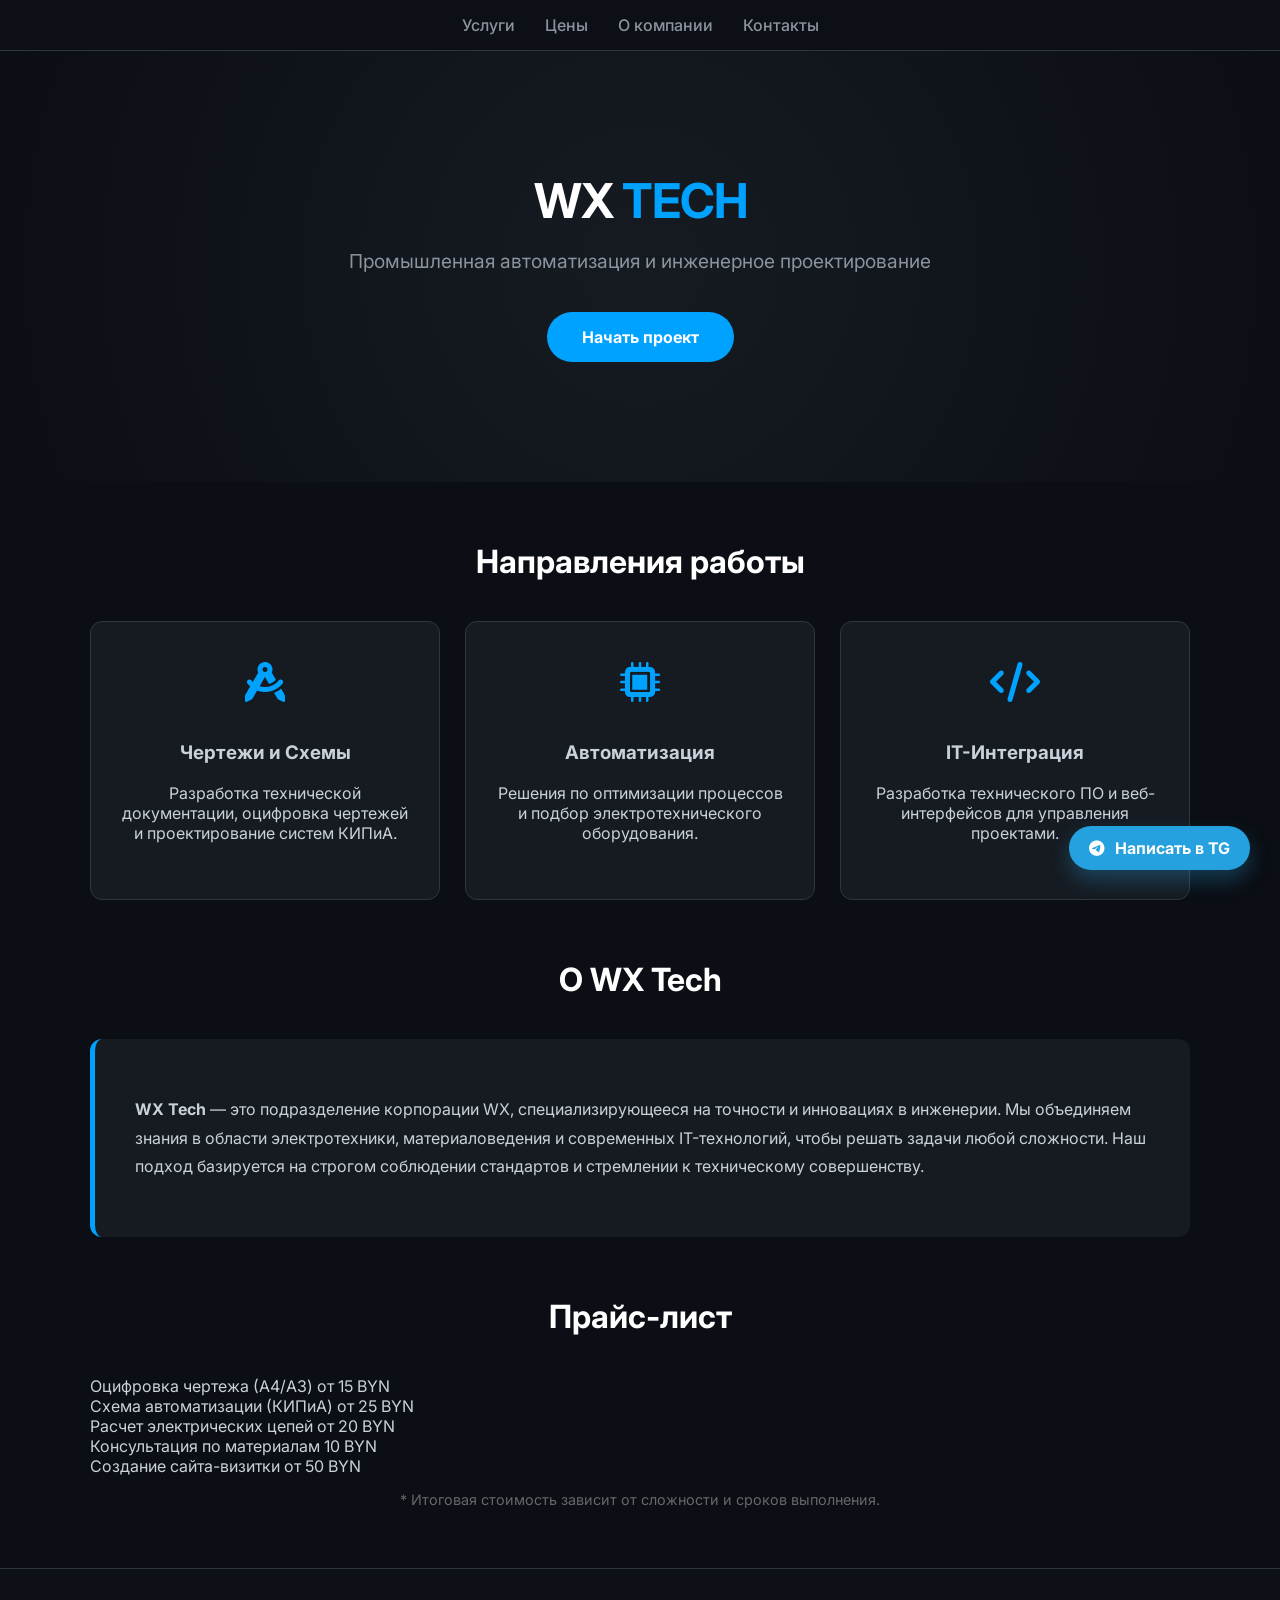
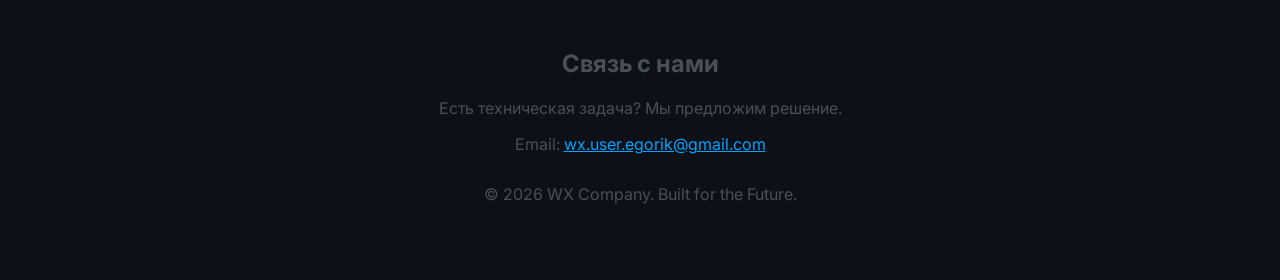
==== index.html @ 96cd702b "Update index.html" ====
<!DOCTYPE html>
<html lang="ru">
<head>
    <meta charset="UTF-8">
    <meta name="viewport" content="width=device-width, initial-scale=1.0">
    <title>WX Tech | Инженерные решения</title>
    <link rel="stylesheet" href="https://cdnjs.cloudflare.com/ajax/libs/font-awesome/6.0.0/css/all.min.css">
    <link href="https://fonts.googleapis.com/css2?family=Inter:wght@300;400;700&display=swap" rel="stylesheet">
    
    <style>
        :root { 
            --main-blue: #00a2ff; 
            --bg: #0b0e14; 
            --card-bg: #161b22; 
            --text: #c9d1d9; 
        }

        body { 
            font-family: 'Inter', sans-serif; 
            background: var(--bg); 
            color: var(--text); 
            margin: 0; 
            scroll-behavior: smooth; 
        }
        
        nav { 
            background: rgba(13, 17, 23, 0.95); 
            padding: 15px; 
            display: flex; 
            justify-content: center; 
            gap: 30px; 
            position: sticky; 
            top: 0; 
            z-index: 1000;
            border-bottom: 1px solid #30363d;
            backdrop-filter: blur(10px);
        }

        nav a { 
            color: #8b949e; 
            text-decoration: none; 
            font-weight: 500; 
            transition: 0.3s;
        }

        nav a:hover { color: var(--main-blue); }

        header { 
            padding: 120px 20px; 
            text-align: center; 
            background: radial-gradient(circle at center, #161b22 0%, #0b0e14 100%);
        }

        h1 { 
            font-size: 3rem; 
            margin: 0; 
            color: #fff; 
            letter-spacing: -1px;
        }

        .container { max-width: 1100px; margin: 60px auto; padding: 0 20px; }
        
        .section-title { 
            text-align: center;
            font-size: 2rem;
            margin-bottom: 40px;
            color: #fff;
        }

        .card-grid { 
            display: grid; 
            grid-template-columns: repeat(auto-fit, minmax(300px, 1fr)); 
            gap: 25px; 
        }

        .card { 
            background: var(--card-bg); 
            padding: 40px 30px; 
            border-radius: 12px; 
            border: 1px solid #30363d;
            transition: 0.4s ease;
            text-align: center;
        }

        .card:hover { 
            transform: translateY(-10px);
            border-color: var(--main-blue);
            box-shadow: 0 10px 30px rgba(0, 162, 255, 0.1);
        }

        .card i { 
            font-size: 2.5rem; 
            color: var(--main-blue); 
            margin-bottom: 20px; 
        }

        .about-box {
            background: #161b22;
            padding: 40px;
            border-radius: 12px;
            line-height: 1.8;
            border-left: 5px solid var(--main-blue);
        }

        footer { 
            text-align: center; 
            padding: 60px; 
            background: #0d1117; 
            border-top: 1px solid #30363d;
            color: #484f58; 
        }

        .btn {
            display: inline-block;
            background: var(--main-blue);
            color: white;
            padding: 15px 35px;
            border-radius: 50px;
            text-decoration: none;
            font-weight: bold;
            margin-top: 20px;
            transition: 0.3s;
        }

        .btn:hover { opacity: 0.8; transform: scale(1.05); }
    </style>
</head>
<body>

    <nav>
        <a href="#services">Услуги</a>
        <a href="#price">Цены</a> <a href="#about">О компании</a>
        <a href="#contacts">Контакты</a>
    </nav>

    <header>
        <h1>WX <span style="color: var(--main-blue);">TECH</span></h1>
        <p style="font-size: 1.2rem; color: #8b949e;">Промышленная автоматизация и инженерное проектирование</p>
        <a href="#contacts" class="btn">Начать проект</a>
    </header>

    <div class="container" id="services">
        <h2 class="section-title">Направления работы</h2>
        <div class="card-grid">
            <div class="card">
                <i class="fas fa-drafting-compass"></i>
                <h3>Чертежи и Схемы</h3>
                <p>Разработка технической документации, оцифровка чертежей и проектирование систем КИПиА.</p>
            </div>
            <div class="card">
                <i class="fas fa-microchip"></i>
                <h3>Автоматизация</h3>
                <p>Решения по оптимизации процессов и подбор электротехнического оборудования.</p>
            </div>
            <div class="card">
                <i class="fas fa-code"></i>
                <h3>IT-Интеграция</h3>
                <p>Разработка технического ПО и веб-интерфейсов для управления проектами.</p>
            </div>
        </div>
    </div>

    <div class="container" id="about">
        <h2 class="section-title">О WX Tech</h2>
        <div class="about-box">
            <p><strong>WX Tech</strong> — это подразделение корпорации WX, специализирующееся на точности и инновациях в инженерии. Мы объединяем знания в области электротехники, материаловедения и современных IT-технологий, чтобы решать задачи любой сложности. Наш подход базируется на строгом соблюдении стандартов и стремлении к техническому совершенству.</p>
        </div>
    </div>

    <div class="container" id="price">
        <h2 class="section-title">Прайс-лист</h2>
        <div class="price-table">
            <div class="price-item">
                <span>Оцифровка чертежа (А4/А3)</span>
                <span class="cost">от 15 BYN</span>
            </div>
            <div class="price-item">
                <span>Схема автоматизации (КИПиА)</span>
                <span class="cost">от 25 BYN</span>
            </div>
            <div class="price-item">
                <span>Расчет электрических цепей</span>
                <span class="cost">от 20 BYN</span>
            </div>
            <div class="price-item">
                <span>Консультация по материалам</span>
                <span class="cost">10 BYN</span>
            </div>
            <div class="price-item">
                <span>Создание сайта-визитки</span>
                <span class="cost">от 50 BYN</span>
            </div>
        </div>
        <p style="text-align: center; font-size: 0.9rem; color: #666; margin-top: 15px;">
            * Итоговая стоимость зависит от сложности и сроков выполнения.
        </p>
    </div>

    <footer id="contacts">
        <h2>Связь с нами</h2>
        <p>Есть техническая задача? Мы предложим решение.</p>
        <p>Email: <a href="wx.user.egorik@gmail.com" style="color: var(--main-blue);">wx.user.egorik@gmail.com</a></p>
        <div style="margin-top: 30px;">
            <p>&copy; 2026 WX Company. Built for the Future.</p>
        </div>
    </footer>

    <a href="https://t.me/user_egor" class="tg-button" target="_blank">
    <i class="fab fa-telegram-plane"></i>
    <span>Написать в TG</span>
</a>

<style>
    .tg-button {
        position: fixed;
        bottom: 30px;
        right: 30px;
        background: #24A1DE;
        color: white;
        padding: 12px 20px;
        border-radius: 50px;
        text-decoration: none;
        display: flex;
        align-items: center;
        gap: 10px;
        font-weight: bold;
        box-shadow: 0 10px 20px rgba(36, 161, 222, 0.3);
        z-index: 1000;
        transition: 0.3s;
        animation: pulse 2s infinite;
    }

    .tg-button:hover {
        transform: scale(1.1);
        box-shadow: 0 15px 25px rgba(36, 161, 222, 0.5);
    }

    @keyframes pulse {
        0% { box-shadow: 0 0 0 0 rgba(36, 161, 222, 0.7); }
        70% { box-shadow: 0 0 0 15px rgba(36, 161, 222, 0); }
        100% { box-shadow: 0 0 0 0 rgba(36, 161, 222, 0); }
    }

    /* Скрываем текст на маленьких экранах, оставляя только иконку */
    @media (max-width: 600px) {
        .tg-button span { display: none; }
        .tg-button { padding: 15px; border-radius: 50%; }
    }
</style>
</body>
</html>
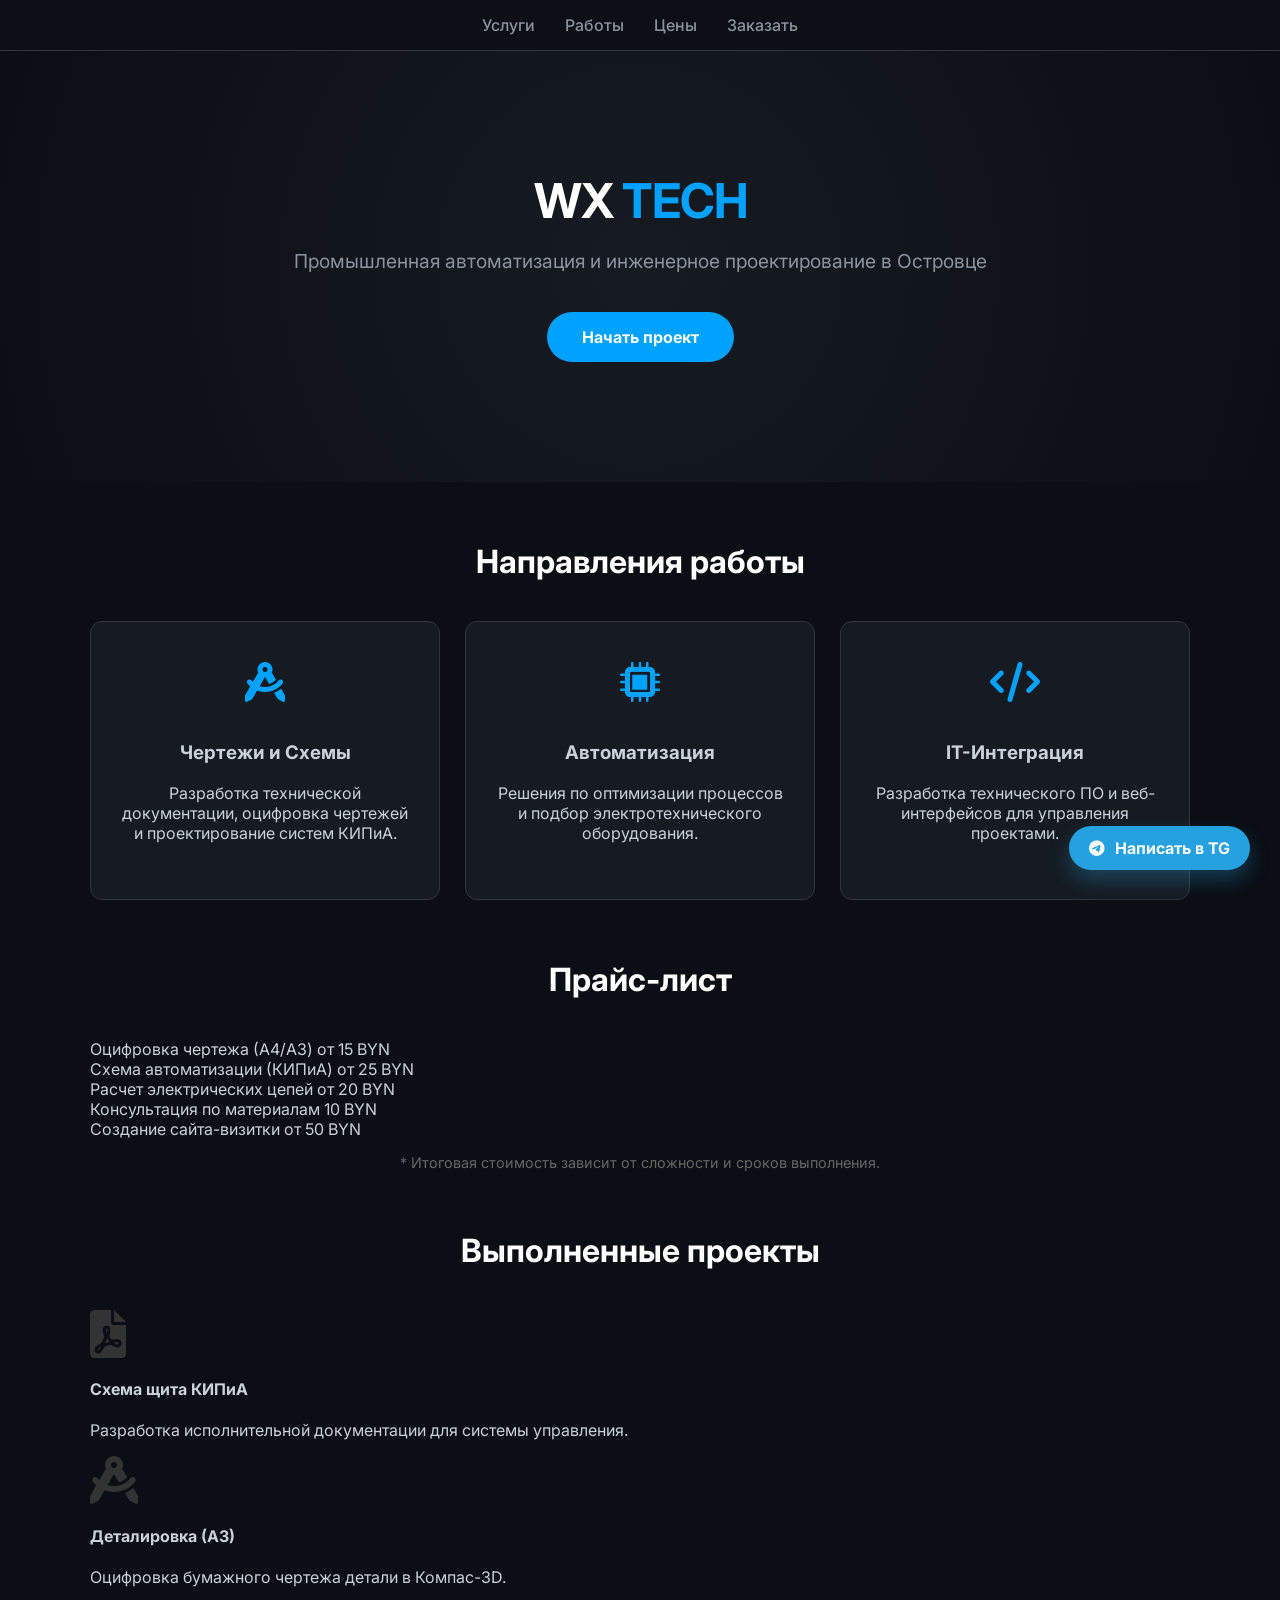
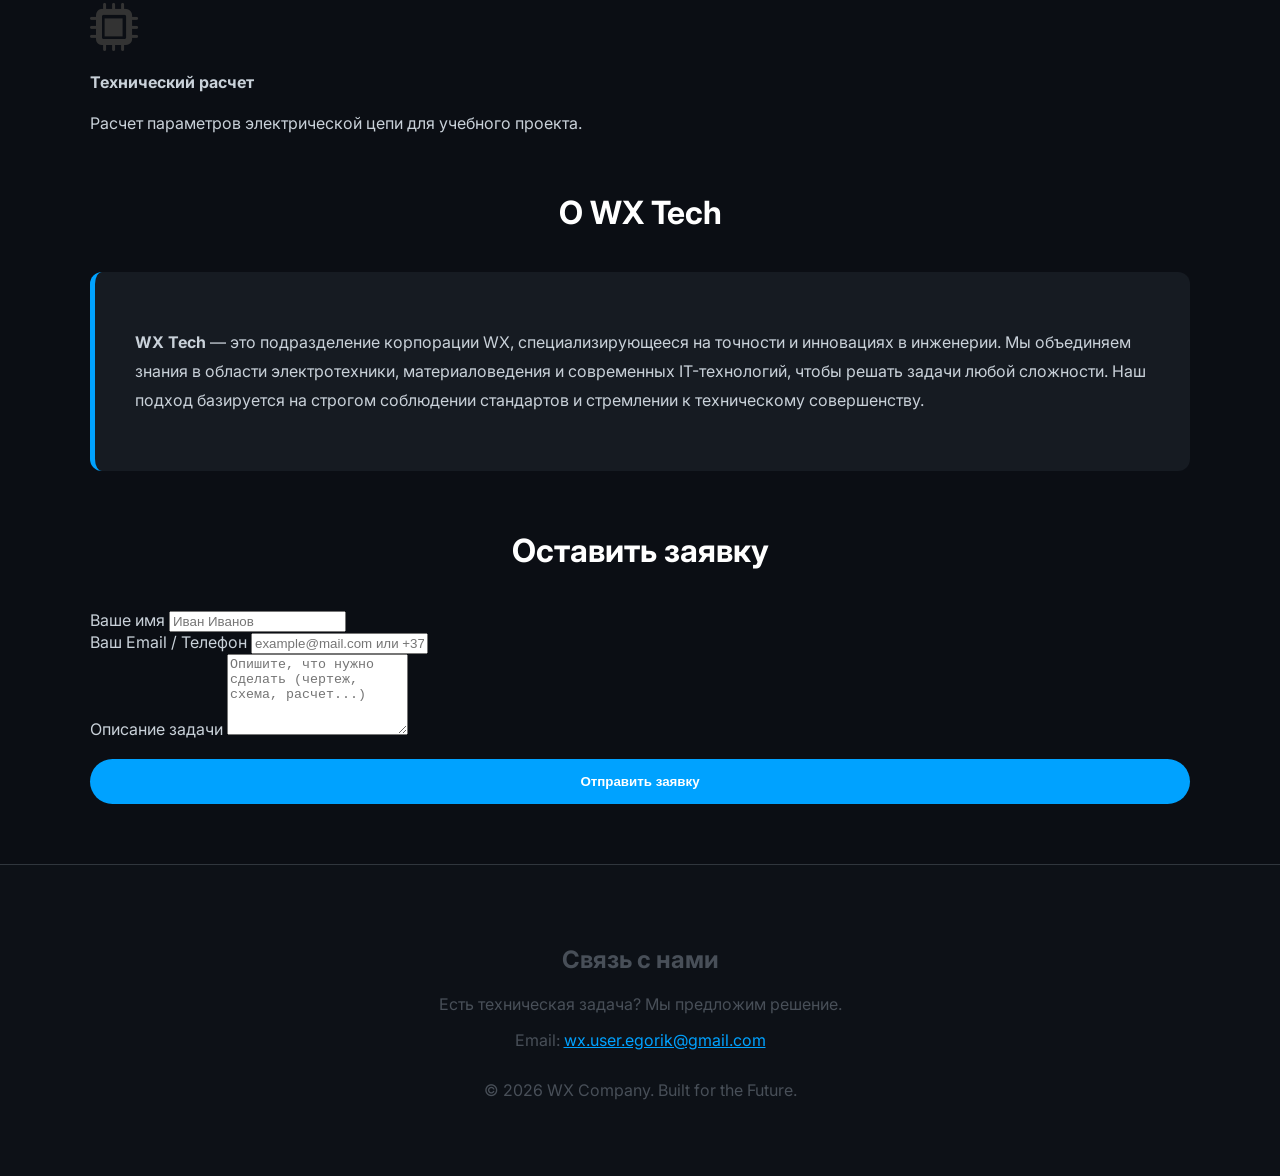
==== commit 50af69d7: "Update index.html" ====
--- a/index.html
+++ b/index.html
@@ -1,9 +1,21 @@
 <!DOCTYPE html>
 <html lang="ru">
 <head>
-    <meta charset="UTF-8">
+<meta charset="UTF-8">
     <meta name="viewport" content="width=device-width, initial-scale=1.0">
-    <title>WX Tech | Инженерные решения</title>
+    
+    <title>WX Tech | Чертежи на заказ и КИПиА в Островце</title>
+    
+    <meta name="description" content="WX Tech — профессиональное проектирование, оцифровка чертежей и услуги КИПиА в Островце. Быстро, качественно, по доступным ценам.">
+    
+    <meta name="keywords" content="чертежи на заказ Островец, КИПиА услуги Беларусь, оцифровка чертежей Компас, электротехника помощь, WX Company, инженерные услуги">
+    
+    <meta name="author" content="WX Company">
+
+    <meta property="og:title" content="WX Tech | Инженерные решения">
+    <meta property="og:description" content="Услуги по автоматизации и проектированию. Закажите чертеж или консультацию онлайн.">
+    <meta property="og:type" content="website">
+
     <link rel="stylesheet" href="https://cdnjs.cloudflare.com/ajax/libs/font-awesome/6.0.0/css/all.min.css">
     <link href="https://fonts.googleapis.com/css2?family=Inter:wght@300;400;700&display=swap" rel="stylesheet">
     
@@ -129,14 +141,15 @@
 
     <nav>
         <a href="#services">Услуги</a>
-        <a href="#price">Цены</a> <a href="#about">О компании</a>
-        <a href="#contacts">Контакты</a>
+        <a href="#portfolio">Работы</a>
+        <a href="#price">Цены</a>
+        <a href="#contact-form">Заказать</a>
     </nav>
 
     <header>
         <h1>WX <span style="color: var(--main-blue);">TECH</span></h1>
-        <p style="font-size: 1.2rem; color: #8b949e;">Промышленная автоматизация и инженерное проектирование</p>
-        <a href="#contacts" class="btn">Начать проект</a>
+        <p style="font-size: 1.2rem; color: #8b949e;">Промышленная автоматизация и инженерное проектирование в Островце</p>
+        <a href="#contact-form" class="btn">Начать проект</a>
     </header>
 
     <div class="container" id="services">
@@ -160,6 +173,70 @@
         </div>
     </div>
 
+    <div class="container" id="price">
+        <h2 class="section-title">Прайс-лист</h2>
+        <div class="price-table">
+            <div class="price-item">
+                <span>Оцифровка чертежа (А4/А3)</span>
+                <span class="cost">от 15 BYN</span>
+            </div>
+            <div class="price-item">
+                <span>Схема автоматизации (КИПиА)</span>
+                <span class="cost">от 25 BYN</span>
+            </div>
+            <div class="price-item">
+                <span>Расчет электрических цепей</span>
+                <span class="cost">от 20 BYN</span>
+            </div>
+            <div class="price-item">
+                <span>Консультация по материалам</span>
+                <span class="cost">10 BYN</span>
+            </div>
+            <div class="price-item">
+                <span>Создание сайта-визитки</span>
+                <span class="cost">от 50 BYN</span>
+            </div>
+        </div>
+        <p style="text-align: center; font-size: 0.9rem; color: #666; margin-top: 15px;">
+            * Итоговая стоимость зависит от сложности и сроков выполнения.
+        </p>
+    </div>
+
+    <div class="container" id="portfolio">
+        <h2 class="section-title">Выполненные проекты</h2>
+        <div class="portfolio-grid">
+            <div class="portfolio-item">
+                <div class="work-img">
+                    <i class="fas fa-file-pdf" style="font-size: 3rem; color: #333;"></i>
+                    </div>
+                <div class="work-info">
+                    <h4>Схема щита КИПиА</h4>
+                    <p>Разработка исполнительной документации для системы управления.</p>
+                </div>
+            </div>
+            
+            <div class="portfolio-item">
+                <div class="work-img">
+                    <i class="fas fa-drafting-compass" style="font-size: 3rem; color: #333;"></i>
+                </div>
+                <div class="work-info">
+                    <h4>Деталировка (А3)</h4>
+                    <p>Оцифровка бумажного чертежа детали в Компас-3D.</p>
+                </div>
+            </div>
+
+            <div class="portfolio-item">
+                <div class="work-img">
+                    <i class="fas fa-microchip" style="font-size: 3rem; color: #333;"></i>
+                </div>
+                <div class="work-info">
+                    <h4>Технический расчет</h4>
+                    <p>Расчет параметров электрической цепи для учебного проекта.</p>
+                </div>
+            </div>
+        </div>
+    </div>
+
     <div class="container" id="about">
         <h2 class="section-title">О WX Tech</h2>
         <div class="about-box">
@@ -167,33 +244,25 @@
         </div>
     </div>
 
-    <div class="container" id="price">
-        <h2 class="section-title">Прайс-лист</h2>
-        <div class="price-table">
-            <div class="price-item">
-                <span>Оцифровка чертежа (А4/А3)</span>
-                <span class="cost">от 15 BYN</span>
-            </div>
-            <div class="price-item">
-                <span>Схема автоматизации (КИПиА)</span>
-                <span class="cost">от 25 BYN</span>
-            </div>
-            <div class="price-item">
-                <span>Расчет электрических цепей</span>
-                <span class="cost">от 20 BYN</span>
-            </div>
-            <div class="price-item">
-                <span>Консультация по материалам</span>
-                <span class="cost">10 BYN</span>
-            </div>
-            <div class="price-item">
-                <span>Создание сайта-визитки</span>
-                <span class="cost">от 50 BYN</span>
-            </div>
-        </div>
-        <p style="text-align: center; font-size: 0.9rem; color: #666; margin-top: 15px;">
-            * Итоговая стоимость зависит от сложности и сроков выполнения.
-        </p>
+    <div class="container" id="contact-form">
+        <h2 class="section-title">Оставить заявку</h2>
+        <div class="form-container">
+            <form action="https://formspree.io/f/xlgalrjq" method="POST">
+                <div class="form-group">
+                    <label>Ваше имя</label>
+                    <input type="text" name="name" placeholder="Иван Иванов" required>
+                </div>
+                <div class="form-group">
+                    <label>Ваш Email / Телефон</label>
+                    <input type="text" name="contact" placeholder="example@mail.com или +375..." required>
+                </div>
+                <div class="form-group">
+                    <label>Описание задачи</label>
+                    <textarea name="message" rows="5" placeholder="Опишите, что нужно сделать (чертеж, схема, расчет...)" required></textarea>
+                </div>
+                <button type="submit" class="btn" style="width: 100%; border: none; cursor: pointer;">Отправить заявку</button>
+            </form>
+        </div>
     </div>
 
     <footer id="contacts">
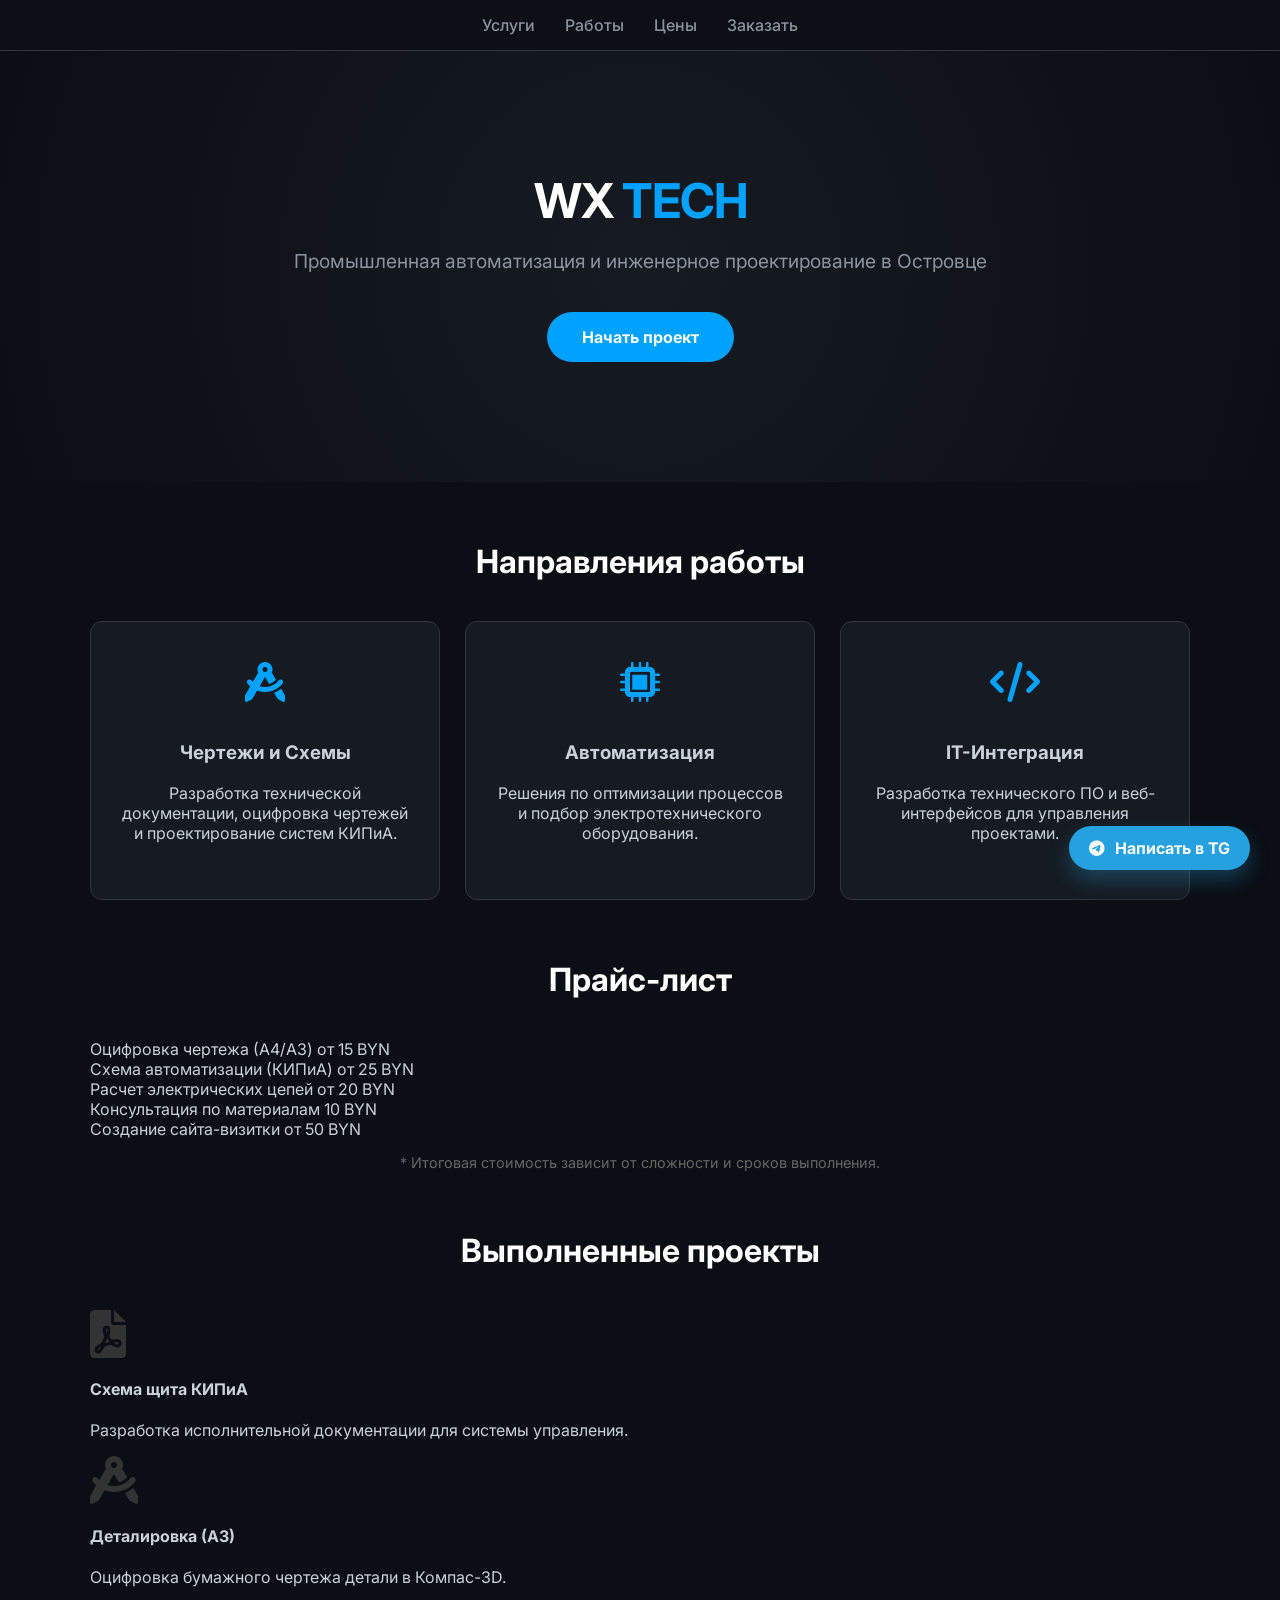
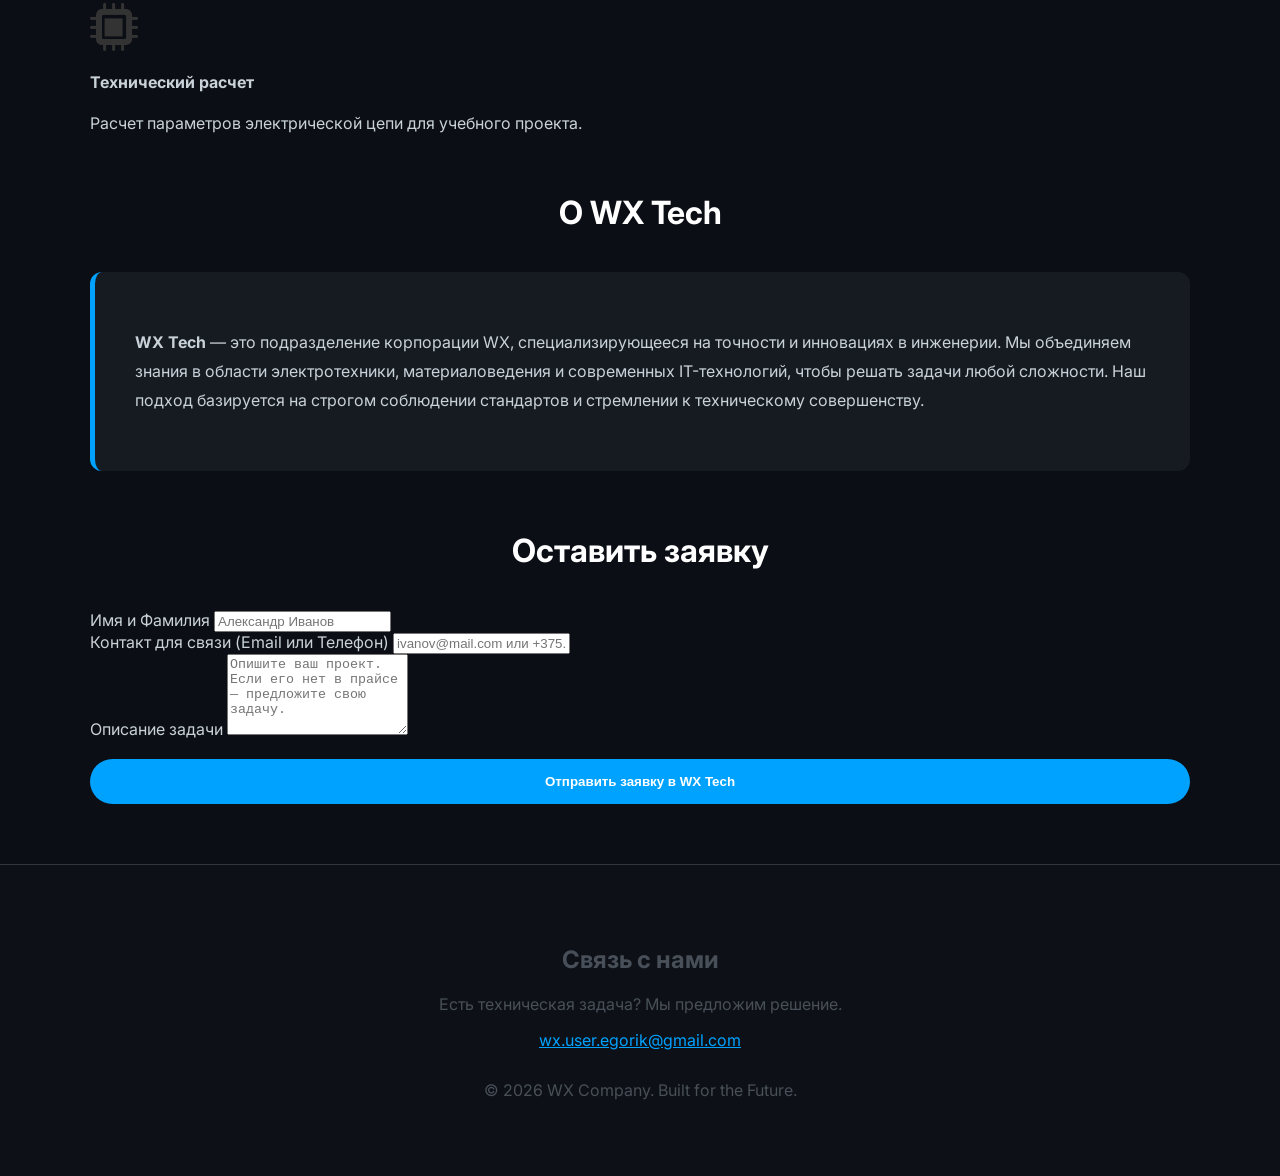
==== commit 8e0b1f92: "Update index.html" ====
--- a/index.html
+++ b/index.html
@@ -1,8 +1,9 @@
 <!DOCTYPE html>
 <html lang="ru">
 <head>
-<meta charset="UTF-8">
-    <meta name="viewport" content="width=device-width, initial-scale=1.0">
+    
+    <meta charset="UTF-8">
+    <meta name="google-site-verification" content="514pW1UQrAKHKDog-sXnu4lEdNIPjMCB8TtTTlJXqYI" />
     
     <title>WX Tech | Чертежи на заказ и КИПиА в Островце</title>
     
@@ -138,7 +139,7 @@
     </style>
 </head>
 <body>
-
+    
     <nav>
         <a href="#services">Услуги</a>
         <a href="#portfolio">Работы</a>
@@ -247,28 +248,42 @@
     <div class="container" id="contact-form">
         <h2 class="section-title">Оставить заявку</h2>
         <div class="form-container">
-            <form action="https://formspree.io/f/xlgalrjq" method="POST">
+            <form action="https://formspree.io/f/твой_id" method="POST">
                 <div class="form-group">
-                    <label>Ваше имя</label>
-                    <input type="text" name="name" placeholder="Иван Иванов" required>
-                </div>
-                <div class="form-group">
-                    <label>Ваш Email / Телефон</label>
-                    <input type="text" name="contact" placeholder="example@mail.com или +375..." required>
-                </div>
-                <div class="form-group">
-                    <label>Описание задачи</label>
-                    <textarea name="message" rows="5" placeholder="Опишите, что нужно сделать (чертеж, схема, расчет...)" required></textarea>
-                </div>
-                <button type="submit" class="btn" style="width: 100%; border: none; cursor: pointer;">Отправить заявку</button>
-            </form>
+                <label>Имя и Фамилия</label>
+                <input type="text" name="name" 
+                    placeholder="Александр Иванов" 
+                    required 
+                    pattern="^[А-Яа-яЁёA-Za-z]+\s[А-Яа-яЁёA-Za-z]+$" 
+                    title="Введите имя и фамилию через пробел">
+         </div>
+
+        <div class="form-group">
+            <label>Контакт для связи (Email или Телефон)</label>
+            <input type="text" name="contact" 
+               placeholder="ivanov@mail.com или +375..." 
+               required 
+               minlength="7"
+               title="Введите корректный email или номер телефона">
+        </div>
+
+        <div class="form-group">
+            <label>Описание задачи</label>
+            <textarea name="message" rows="5" 
+                  placeholder="Опишите ваш проект. Если его нет в прайсе — предложите свою задачу." 
+                  required 
+                  minlength="10"></textarea>
+        </div>
+
+    <button type="submit" class="btn" style="width: 100%; border: none; cursor: pointer;">Отправить заявку в WX Tech</button>
+</form>
         </div>
     </div>
 
     <footer id="contacts">
         <h2>Связь с нами</h2>
         <p>Есть техническая задача? Мы предложим решение.</p>
-        <p>Email: <a href="wx.user.egorik@gmail.com" style="color: var(--main-blue);">wx.user.egorik@gmail.com</a></p>
+        <a href="mailto:wx.user.egorik@gmail.com" style="color: var(--main-blue);">wx.user.egorik@gmail.com</a>
         <div style="margin-top: 30px;">
             <p>&copy; 2026 WX Company. Built for the Future.</p>
         </div>
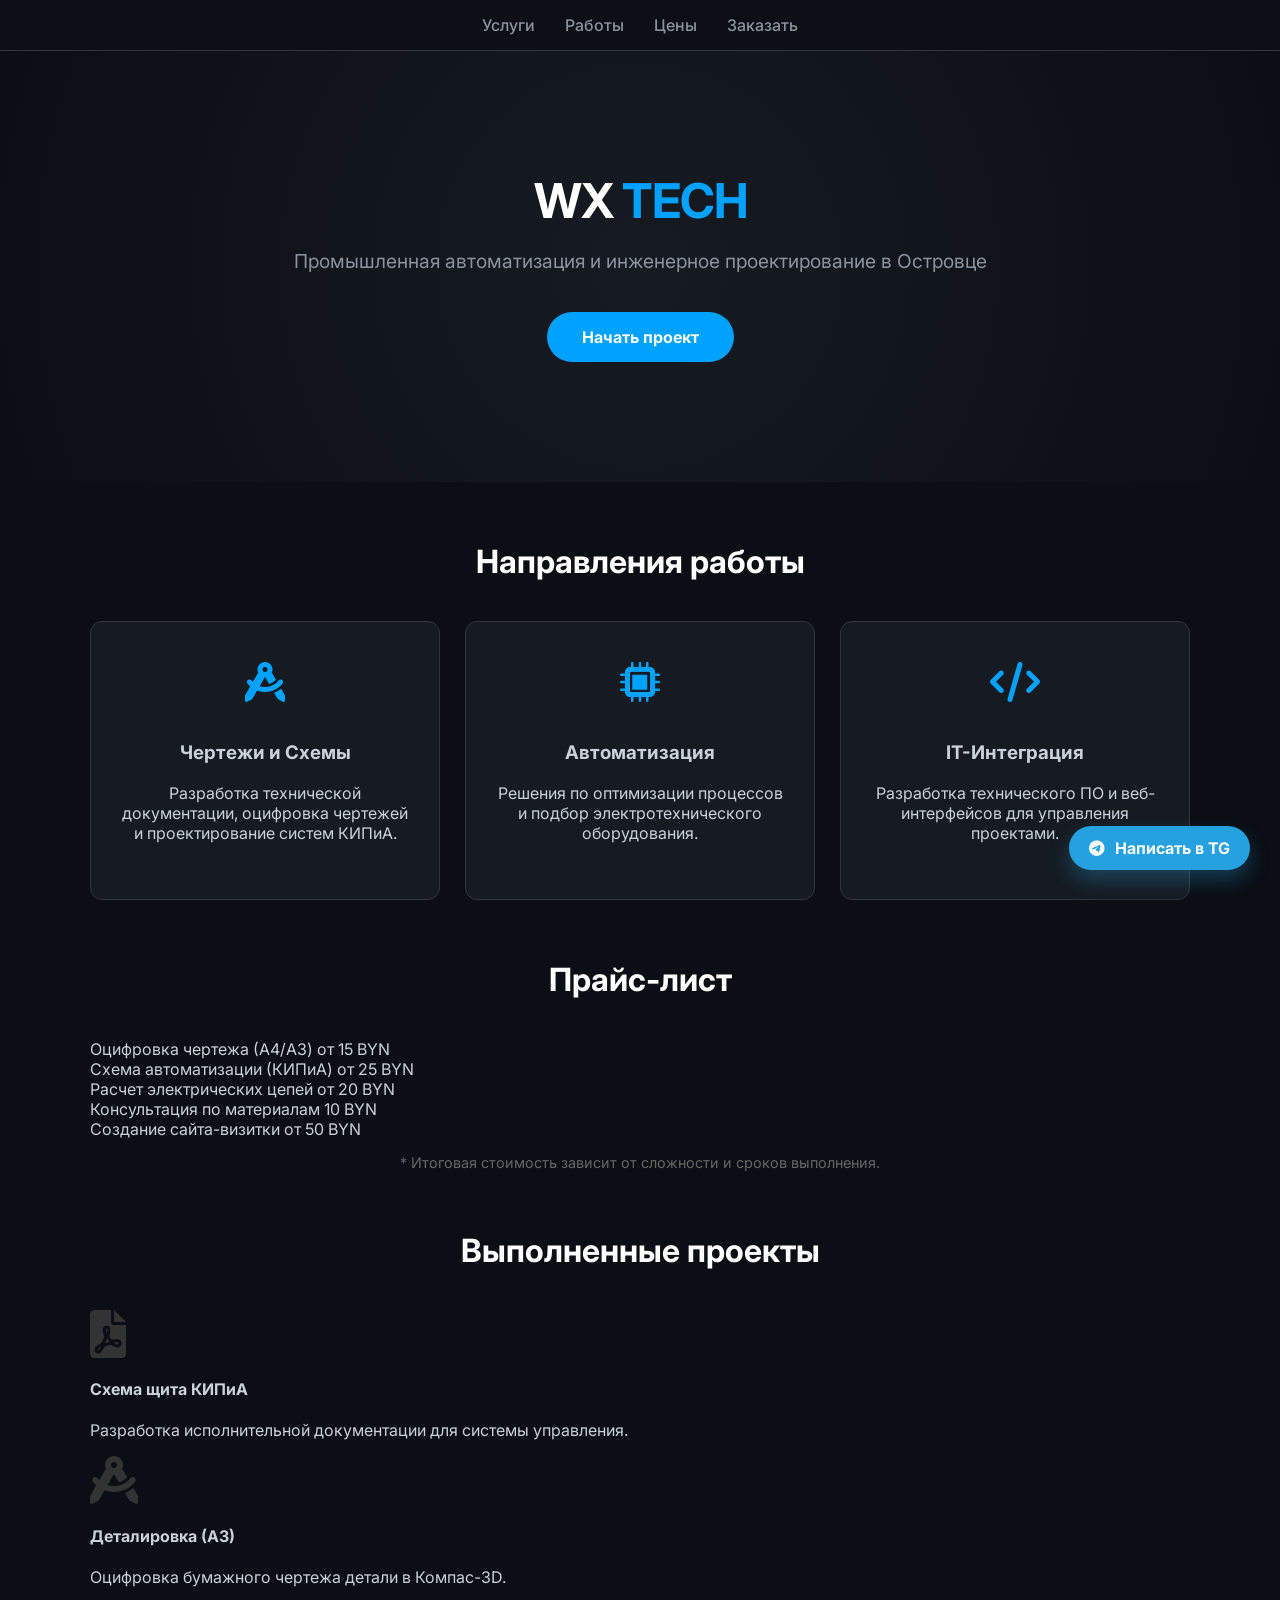
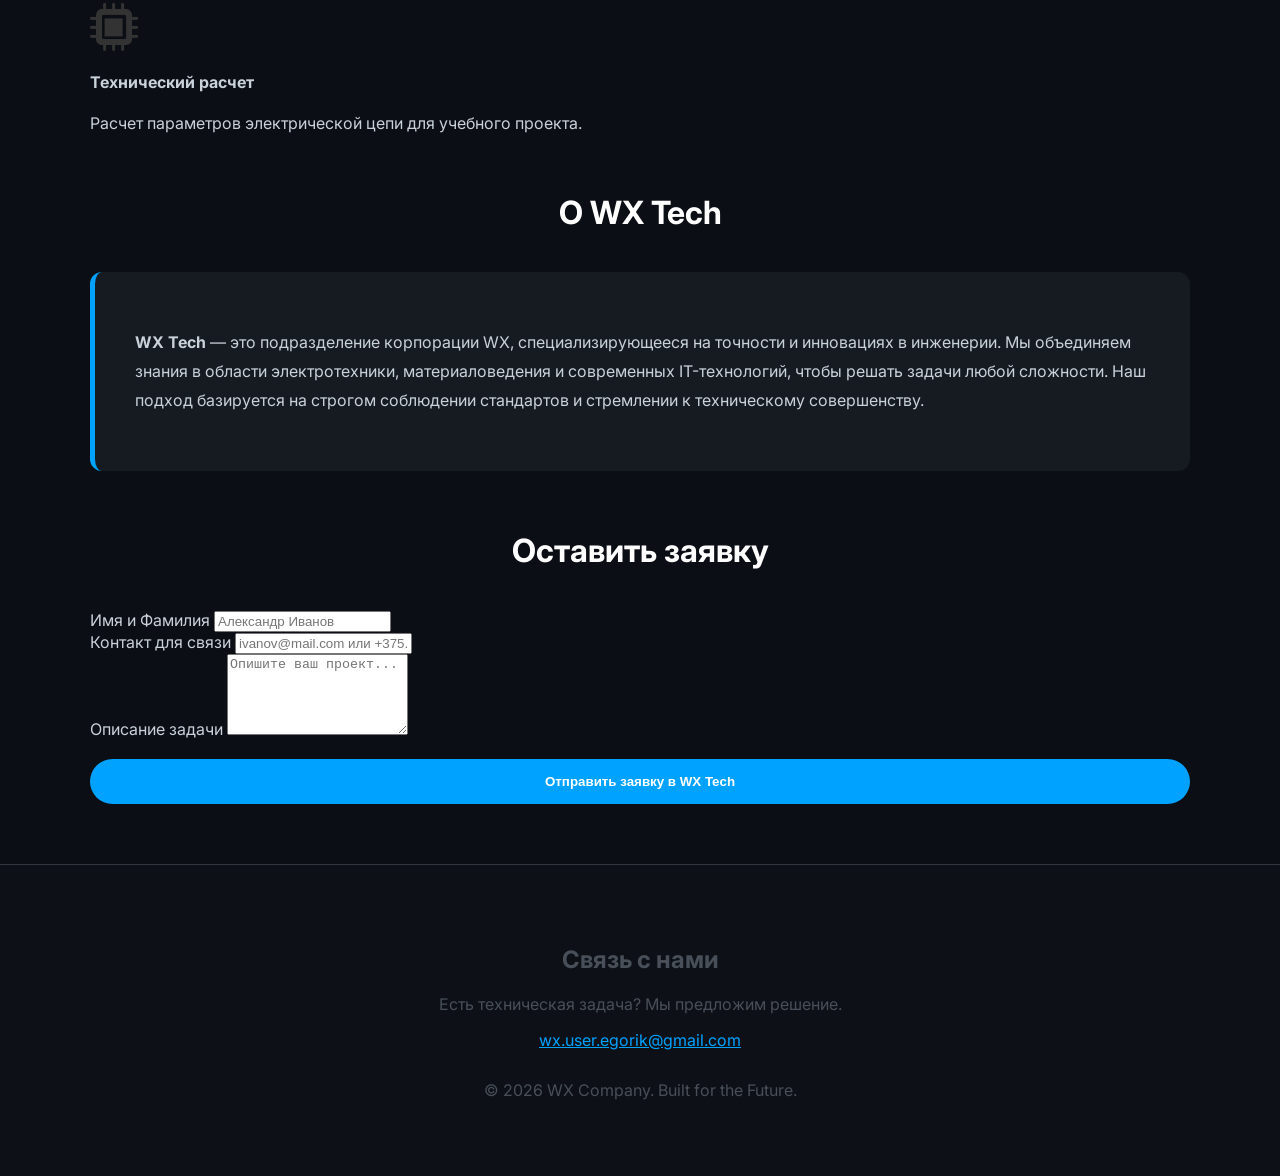
==== commit a34c9508: "Update index.html" ====
--- a/index.html
+++ b/index.html
@@ -244,41 +244,30 @@
             <p><strong>WX Tech</strong> — это подразделение корпорации WX, специализирующееся на точности и инновациях в инженерии. Мы объединяем знания в области электротехники, материаловедения и современных IT-технологий, чтобы решать задачи любой сложности. Наш подход базируется на строгом соблюдении стандартов и стремлении к техническому совершенству.</p>
         </div>
     </div>
-
-    <div class="container" id="contact-form">
-        <h2 class="section-title">Оставить заявку</h2>
-        <div class="form-container">
-            <form action="https://formspree.io/f/твой_id" method="POST">
-                <div class="form-group">
+    
+<div class="container" id="contact-form">
+    <h2 class="section-title">Оставить заявку</h2>
+    
+    <div class="form-container"> <form action="https://formspree.io/f/твой_id" method="POST">
+            <div class="form-group">
                 <label>Имя и Фамилия</label>
-                <input type="text" name="name" 
-                    placeholder="Александр Иванов" 
-                    required 
-                    pattern="^[А-Яа-яЁёA-Za-z]+\s[А-Яа-яЁёA-Za-z]+$" 
-                    title="Введите имя и фамилию через пробел">
-         </div>
-
-        <div class="form-group">
-            <label>Контакт для связи (Email или Телефон)</label>
-            <input type="text" name="contact" 
-               placeholder="ivanov@mail.com или +375..." 
-               required 
-               minlength="7"
-               title="Введите корректный email или номер телефона">
-        </div>
-
-        <div class="form-group">
-            <label>Описание задачи</label>
-            <textarea name="message" rows="5" 
-                  placeholder="Опишите ваш проект. Если его нет в прайсе — предложите свою задачу." 
-                  required 
-                  minlength="10"></textarea>
-        </div>
-
-    <button type="submit" class="btn" style="width: 100%; border: none; cursor: pointer;">Отправить заявку в WX Tech</button>
-</form>
-        </div>
-    </div>
+                <input type="text" name="name" placeholder="Александр Иванов" required pattern="^[А-Яа-яЁёA-Za-z]+\s[А-Яа-яЁёA-Za-z]+$">
+            </div>
+            
+            <div class="form-group">
+                <label>Контакт для связи</label>
+                <input type="text" name="contact" placeholder="ivanov@mail.com или +375..." required>
+            </div>
+
+            <div class="form-group">
+                <label>Описание задачи</label>
+                <textarea name="message" rows="5" placeholder="Опишите ваш проект..." required></textarea>
+            </div>
+
+            <button type="submit" class="btn" style="width: 100%; border: none; cursor: pointer;">Отправить заявку в WX Tech</button>
+        </form>
+    </div>
+</div>
 
     <footer id="contacts">
         <h2>Связь с нами</h2>
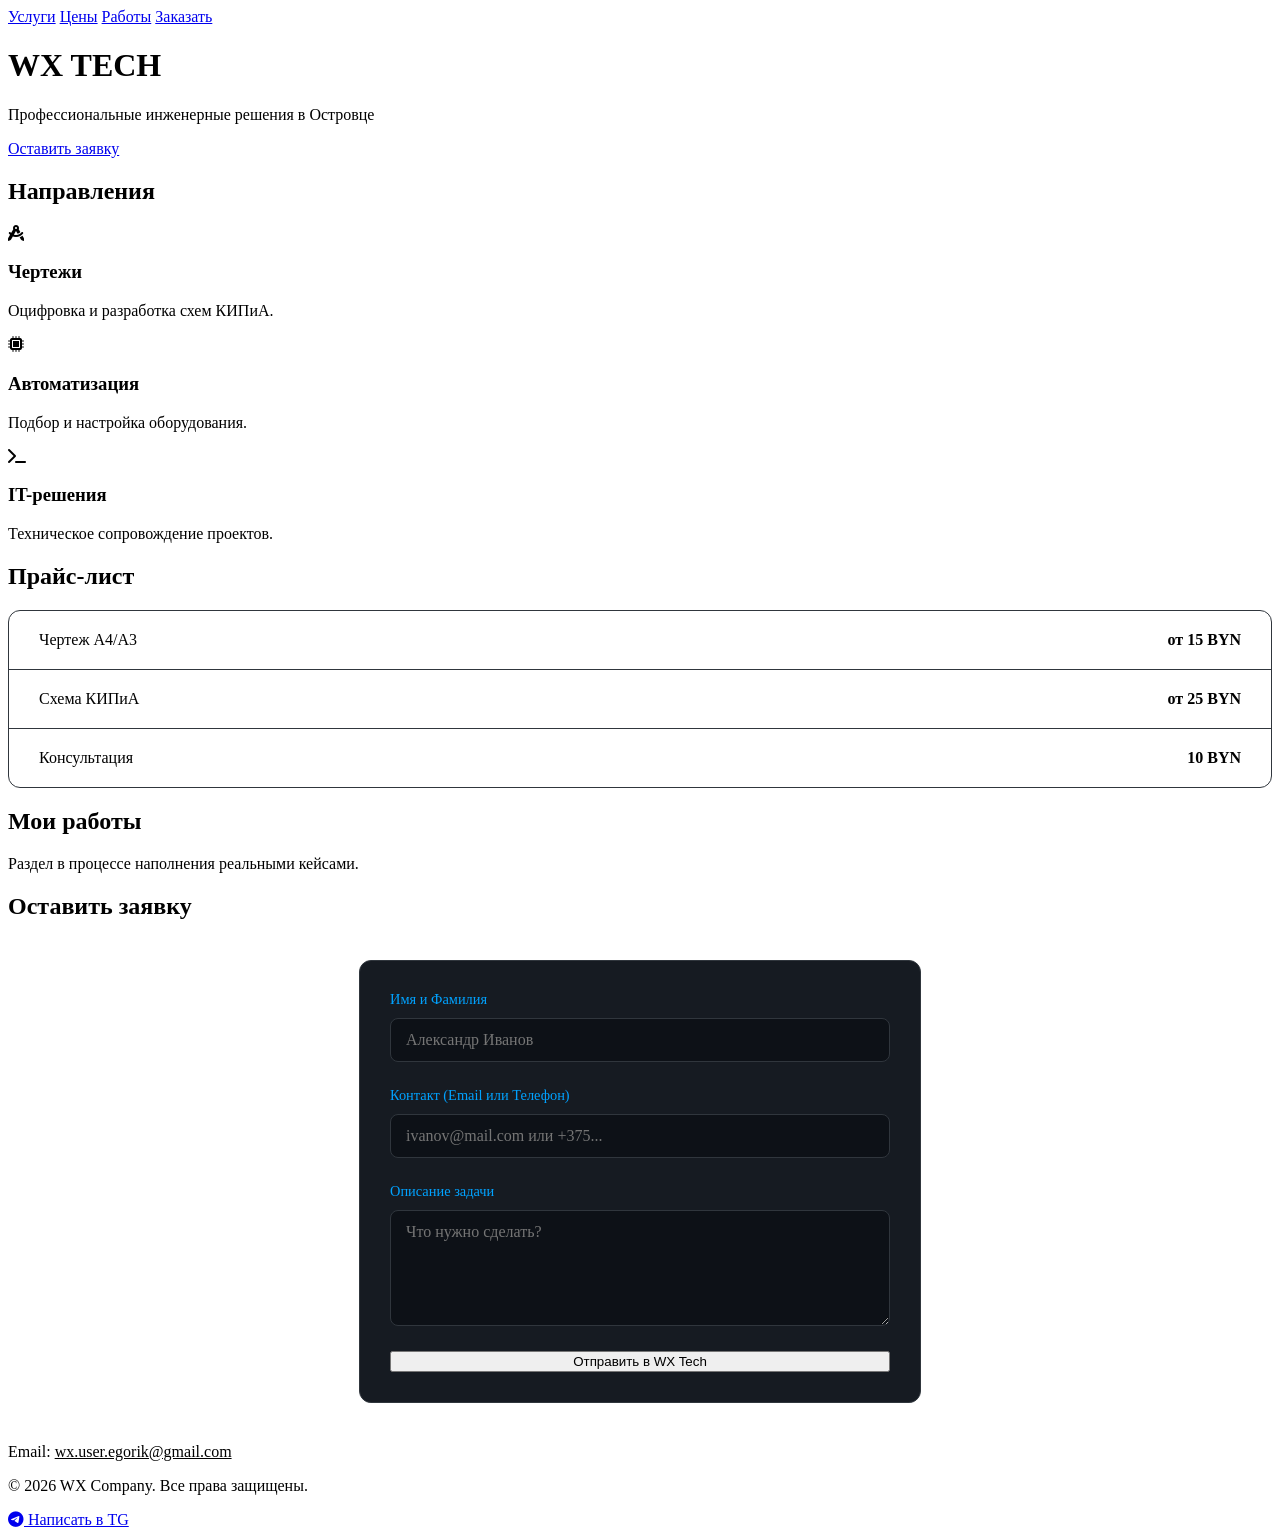
==== commit 382067be: "Update index.html" ====
--- a/index.html
+++ b/index.html
@@ -1,324 +1,81 @@
 <!DOCTYPE html>
 <html lang="ru">
 <head>
+    <meta charset="UTF-8">
+    <meta name="viewport" content="width=device-width, initial-scale=1.0">
+    <title>WX Tech | Чертежи на заказ и КИПиА в Островце</title>
+    <meta name="description" content="WX Tech — проектирование, оцифровка чертежей и услуги КИПиА в Островце.">
     
-    <meta charset="UTF-8">
-    <meta name="google-site-verification" content="514pW1UQrAKHKDog-sXnu4lEdNIPjMCB8TtTTlJXqYI" />
-    
-    <title>WX Tech | Чертежи на заказ и КИПиА в Островце</title>
-    
-    <meta name="description" content="WX Tech — профессиональное проектирование, оцифровка чертежей и услуги КИПиА в Островце. Быстро, качественно, по доступным ценам.">
-    
-    <meta name="keywords" content="чертежи на заказ Островец, КИПиА услуги Беларусь, оцифровка чертежей Компас, электротехника помощь, WX Company, инженерные услуги">
-    
-    <meta name="author" content="WX Company">
-
-    <meta property="og:title" content="WX Tech | Инженерные решения">
-    <meta property="og:description" content="Услуги по автоматизации и проектированию. Закажите чертеж или консультацию онлайн.">
-    <meta property="og:type" content="website">
-
     <link rel="stylesheet" href="https://cdnjs.cloudflare.com/ajax/libs/font-awesome/6.0.0/css/all.min.css">
     <link href="https://fonts.googleapis.com/css2?family=Inter:wght@300;400;700&display=swap" rel="stylesheet">
     
-    <style>
-        :root { 
-            --main-blue: #00a2ff; 
-            --bg: #0b0e14; 
-            --card-bg: #161b22; 
-            --text: #c9d1d9; 
-        }
-
-        body { 
-            font-family: 'Inter', sans-serif; 
-            background: var(--bg); 
-            color: var(--text); 
-            margin: 0; 
-            scroll-behavior: smooth; 
-        }
-        
-        nav { 
-            background: rgba(13, 17, 23, 0.95); 
-            padding: 15px; 
-            display: flex; 
-            justify-content: center; 
-            gap: 30px; 
-            position: sticky; 
-            top: 0; 
-            z-index: 1000;
-            border-bottom: 1px solid #30363d;
-            backdrop-filter: blur(10px);
-        }
-
-        nav a { 
-            color: #8b949e; 
-            text-decoration: none; 
-            font-weight: 500; 
-            transition: 0.3s;
-        }
-
-        nav a:hover { color: var(--main-blue); }
-
-        header { 
-            padding: 120px 20px; 
-            text-align: center; 
-            background: radial-gradient(circle at center, #161b22 0%, #0b0e14 100%);
-        }
-
-        h1 { 
-            font-size: 3rem; 
-            margin: 0; 
-            color: #fff; 
-            letter-spacing: -1px;
-        }
-
-        .container { max-width: 1100px; margin: 60px auto; padding: 0 20px; }
-        
-        .section-title { 
-            text-align: center;
-            font-size: 2rem;
-            margin-bottom: 40px;
-            color: #fff;
-        }
-
-        .card-grid { 
-            display: grid; 
-            grid-template-columns: repeat(auto-fit, minmax(300px, 1fr)); 
-            gap: 25px; 
-        }
-
-        .card { 
-            background: var(--card-bg); 
-            padding: 40px 30px; 
-            border-radius: 12px; 
-            border: 1px solid #30363d;
-            transition: 0.4s ease;
-            text-align: center;
-        }
-
-        .card:hover { 
-            transform: translateY(-10px);
-            border-color: var(--main-blue);
-            box-shadow: 0 10px 30px rgba(0, 162, 255, 0.1);
-        }
-
-        .card i { 
-            font-size: 2.5rem; 
-            color: var(--main-blue); 
-            margin-bottom: 20px; 
-        }
-
-        .about-box {
-            background: #161b22;
-            padding: 40px;
-            border-radius: 12px;
-            line-height: 1.8;
-            border-left: 5px solid var(--main-blue);
-        }
-
-        footer { 
-            text-align: center; 
-            padding: 60px; 
-            background: #0d1117; 
-            border-top: 1px solid #30363d;
-            color: #484f58; 
-        }
-
-        .btn {
-            display: inline-block;
-            background: var(--main-blue);
-            color: white;
-            padding: 15px 35px;
-            border-radius: 50px;
-            text-decoration: none;
-            font-weight: bold;
-            margin-top: 20px;
-            transition: 0.3s;
-        }
-
-        .btn:hover { opacity: 0.8; transform: scale(1.05); }
-    </style>
+    <link rel="stylesheet" href="style.css">
 </head>
 <body>
-    
     <nav>
         <a href="#services">Услуги</a>
+        <a href="#price">Цены</a>
         <a href="#portfolio">Работы</a>
-        <a href="#price">Цены</a>
         <a href="#contact-form">Заказать</a>
     </nav>
 
     <header>
         <h1>WX <span style="color: var(--main-blue);">TECH</span></h1>
-        <p style="font-size: 1.2rem; color: #8b949e;">Промышленная автоматизация и инженерное проектирование в Островце</p>
-        <a href="#contact-form" class="btn">Начать проект</a>
+        <p>Профессиональные инженерные решения в Островце</p>
+        <a href="#contact-form" class="btn">Оставить заявку</a>
     </header>
 
     <div class="container" id="services">
-        <h2 class="section-title">Направления работы</h2>
+        <h2 class="section-title">Направления</h2>
         <div class="card-grid">
-            <div class="card">
-                <i class="fas fa-drafting-compass"></i>
-                <h3>Чертежи и Схемы</h3>
-                <p>Разработка технической документации, оцифровка чертежей и проектирование систем КИПиА.</p>
-            </div>
-            <div class="card">
-                <i class="fas fa-microchip"></i>
-                <h3>Автоматизация</h3>
-                <p>Решения по оптимизации процессов и подбор электротехнического оборудования.</p>
-            </div>
-            <div class="card">
-                <i class="fas fa-code"></i>
-                <h3>IT-Интеграция</h3>
-                <p>Разработка технического ПО и веб-интерфейсов для управления проектами.</p>
-            </div>
+            <div class="card"><i class="fas fa-drafting-compass"></i><h3>Чертежи</h3><p>Оцифровка и разработка схем КИПиА.</p></div>
+            <div class="card"><i class="fas fa-microchip"></i><h3>Автоматизация</h3><p>Подбор и настройка оборудования.</p></div>
+            <div class="card"><i class="fas fa-terminal"></i><h3>IT-решения</h3><p>Техническое сопровождение проектов.</p></div>
         </div>
     </div>
 
     <div class="container" id="price">
         <h2 class="section-title">Прайс-лист</h2>
         <div class="price-table">
-            <div class="price-item">
-                <span>Оцифровка чертежа (А4/А3)</span>
-                <span class="cost">от 15 BYN</span>
-            </div>
-            <div class="price-item">
-                <span>Схема автоматизации (КИПиА)</span>
-                <span class="cost">от 25 BYN</span>
-            </div>
-            <div class="price-item">
-                <span>Расчет электрических цепей</span>
-                <span class="cost">от 20 BYN</span>
-            </div>
-            <div class="price-item">
-                <span>Консультация по материалам</span>
-                <span class="cost">10 BYN</span>
-            </div>
-            <div class="price-item">
-                <span>Создание сайта-визитки</span>
-                <span class="cost">от 50 BYN</span>
-            </div>
+            <div class="price-item"><span>Чертеж А4/А3</span><span class="cost">от 15 BYN</span></div>
+            <div class="price-item"><span>Схема КИПиА</span><span class="cost">от 25 BYN</span></div>
+            <div class="price-item"><span>Консультация</span><span class="cost">10 BYN</span></div>
         </div>
-        <p style="text-align: center; font-size: 0.9rem; color: #666; margin-top: 15px;">
-            * Итоговая стоимость зависит от сложности и сроков выполнения.
-        </p>
     </div>
 
     <div class="container" id="portfolio">
-        <h2 class="section-title">Выполненные проекты</h2>
-        <div class="portfolio-grid">
-            <div class="portfolio-item">
-                <div class="work-img">
-                    <i class="fas fa-file-pdf" style="font-size: 3rem; color: #333;"></i>
-                    </div>
-                <div class="work-info">
-                    <h4>Схема щита КИПиА</h4>
-                    <p>Разработка исполнительной документации для системы управления.</p>
+        <h2 class="section-title">Мои работы</h2>
+        <p>Раздел в процессе наполнения реальными кейсами.</p>
+    </div>
+
+    <div class="container" id="contact-form">
+        <h2 class="section-title">Оставить заявку</h2>
+        <div class="form-container">
+            <form action="https://formspree.io/f/твой_id" method="POST">
+                <div class="form-group">
+                    <label>Имя и Фамилия</label>
+                    <input type="text" name="name" placeholder="Александр Иванов" required pattern="^[А-Яа-яЁёA-Za-z]+\s[А-Яа-яЁёA-Za-z]+$">
                 </div>
-            </div>
-            
-            <div class="portfolio-item">
-                <div class="work-img">
-                    <i class="fas fa-drafting-compass" style="font-size: 3rem; color: #333;"></i>
+                <div class="form-group">
+                    <label>Контакт (Email или Телефон)</label>
+                    <input type="text" name="contact" placeholder="ivanov@mail.com или +375..." required minlength="7">
                 </div>
-                <div class="work-info">
-                    <h4>Деталировка (А3)</h4>
-                    <p>Оцифровка бумажного чертежа детали в Компас-3D.</p>
+                <div class="form-group">
+                    <label>Описание задачи</label>
+                    <textarea name="message" rows="5" placeholder="Что нужно сделать?" required minlength="10"></textarea>
                 </div>
-            </div>
-
-            <div class="portfolio-item">
-                <div class="work-img">
-                    <i class="fas fa-microchip" style="font-size: 3rem; color: #333;"></i>
-                </div>
-                <div class="work-info">
-                    <h4>Технический расчет</h4>
-                    <p>Расчет параметров электрической цепи для учебного проекта.</p>
-                </div>
-            </div>
+                <button type="submit" class="btn" style="width: 100%;">Отправить в WX Tech</button>
+            </form>
         </div>
     </div>
 
-    <div class="container" id="about">
-        <h2 class="section-title">О WX Tech</h2>
-        <div class="about-box">
-            <p><strong>WX Tech</strong> — это подразделение корпорации WX, специализирующееся на точности и инновациях в инженерии. Мы объединяем знания в области электротехники, материаловедения и современных IT-технологий, чтобы решать задачи любой сложности. Наш подход базируется на строгом соблюдении стандартов и стремлении к техническому совершенству.</p>
-        </div>
-    </div>
-    
-<div class="container" id="contact-form">
-    <h2 class="section-title">Оставить заявку</h2>
-    
-    <div class="form-container"> <form action="https://formspree.io/f/твой_id" method="POST">
-            <div class="form-group">
-                <label>Имя и Фамилия</label>
-                <input type="text" name="name" placeholder="Александр Иванов" required pattern="^[А-Яа-яЁёA-Za-z]+\s[А-Яа-яЁёA-Za-z]+$">
-            </div>
-            
-            <div class="form-group">
-                <label>Контакт для связи</label>
-                <input type="text" name="contact" placeholder="ivanov@mail.com или +375..." required>
-            </div>
-
-            <div class="form-group">
-                <label>Описание задачи</label>
-                <textarea name="message" rows="5" placeholder="Опишите ваш проект..." required></textarea>
-            </div>
-
-            <button type="submit" class="btn" style="width: 100%; border: none; cursor: pointer;">Отправить заявку в WX Tech</button>
-        </form>
-    </div>
-</div>
-
-    <footer id="contacts">
-        <h2>Связь с нами</h2>
-        <p>Есть техническая задача? Мы предложим решение.</p>
-        <a href="mailto:wx.user.egorik@gmail.com" style="color: var(--main-blue);">wx.user.egorik@gmail.com</a>
-        <div style="margin-top: 30px;">
-            <p>&copy; 2026 WX Company. Built for the Future.</p>
-        </div>
+    <footer>
+        <p>Email: <a href="mailto:wx.user.egorik@gmail.com" style="color: var(--main-blue);">wx.user.egorik@gmail.com</a></p>
+        <p>&copy; 2026 WX Company. Все права защищены.</p>
     </footer>
 
-    <a href="https://t.me/user_egor" class="tg-button" target="_blank">
-    <i class="fab fa-telegram-plane"></i>
-    <span>Написать в TG</span>
-</a>
-
-<style>
-    .tg-button {
-        position: fixed;
-        bottom: 30px;
-        right: 30px;
-        background: #24A1DE;
-        color: white;
-        padding: 12px 20px;
-        border-radius: 50px;
-        text-decoration: none;
-        display: flex;
-        align-items: center;
-        gap: 10px;
-        font-weight: bold;
-        box-shadow: 0 10px 20px rgba(36, 161, 222, 0.3);
-        z-index: 1000;
-        transition: 0.3s;
-        animation: pulse 2s infinite;
-    }
-
-    .tg-button:hover {
-        transform: scale(1.1);
-        box-shadow: 0 15px 25px rgba(36, 161, 222, 0.5);
-    }
-
-    @keyframes pulse {
-        0% { box-shadow: 0 0 0 0 rgba(36, 161, 222, 0.7); }
-        70% { box-shadow: 0 0 0 15px rgba(36, 161, 222, 0); }
-        100% { box-shadow: 0 0 0 0 rgba(36, 161, 222, 0); }
-    }
-
-    /* Скрываем текст на маленьких экранах, оставляя только иконку */
-    @media (max-width: 600px) {
-        .tg-button span { display: none; }
-        .tg-button { padding: 15px; border-radius: 50%; }
-    }
-</style>
+    <a href="https://t.me/твой_ник" class="tg-button" target="_blank">
+        <i class="fab fa-telegram-plane"></i> <span>Написать в TG</span>
+    </a>
 </body>
 </html>
--- a/style.css
+++ b/style.css
@@ -0,0 +1,111 @@
+        .price-table {
+            background: var(--card-bg);
+            border-radius: 12px;
+            overflow: hidden;
+            border: 1px solid #30363d;
+        }
+
+        .price-item {
+            display: flex;
+            justify-content: space-between;
+            padding: 20px 30px;
+            border-bottom: 1px solid #30363d;
+            transition: 0.3s;
+        }
+
+        .price-item:last-child { border-bottom: none; }
+
+        .price-item:hover {
+            background: #1c2128;
+        }
+
+        .price-item .cost {
+            color: var(--main-blue);
+            font-weight: bold;
+        }
+
+        .portfolio-grid {
+            display: grid;
+            grid-template-columns: repeat(auto-fit, minmax(280px, 1fr));
+            gap: 20px;
+        }
+
+        .portfolio-item {
+            background: var(--card-bg);
+            border-radius: 12px;
+            overflow: hidden;
+            border: 1px solid #30363d;
+        }
+
+        .work-img {
+            height: 200px;
+            background: #21262d;
+            display: flex;
+            align-items: center;
+            justify-content: center;
+        }
+
+        .work-img img {
+            width: 100%;
+            height: 100%;
+            object-fit: cover;
+        }
+
+        .work-info {
+            padding: 20px;
+        }
+
+        .work-info h4 {
+            margin: 0 0 10px 0;
+            color: var(--main-blue);
+        }
+
+        .work-info p {
+            font-size: 0.9rem;
+            margin: 0;
+        }
+
+/* Обновленные стили формы WX Tech */
+.form-container {
+    background: #161b22 !important;
+    padding: 30px !important;
+    border-radius: 12px !important;
+    border: 1px solid #30363d !important;
+    max-width: 500px !important;
+    margin: 40px auto !important;
+    display: block !important;
+}
+
+.form-group {
+    margin-bottom: 25px !important;
+    display: block !important;
+    width: 100% !important;
+}
+
+.form-group label {
+    display: block !important;
+    margin-bottom: 10px !important;
+    color: #00a2ff !important;
+    font-size: 0.9rem !important;
+    text-align: left !important;
+}
+
+.form-group input, 
+.form-group textarea {
+    display: block !important;
+    width: 100% !important; /* Растягиваем на всю ширину контейнера */
+    padding: 12px 15px !important;
+    background: #0d1117 !important;
+    border: 1px solid #30363d !important;
+    border-radius: 8px !important;
+    color: white !important;
+    font-family: inherit !important;
+    font-size: 1rem !important;
+    box-sizing: border-box !important; /* Учитываем паддинги в ширине */
+}
+
+.form-group input:focus, 
+.form-group textarea:focus {
+    border-color: #00a2ff !important;
+    outline: none !important;
+}
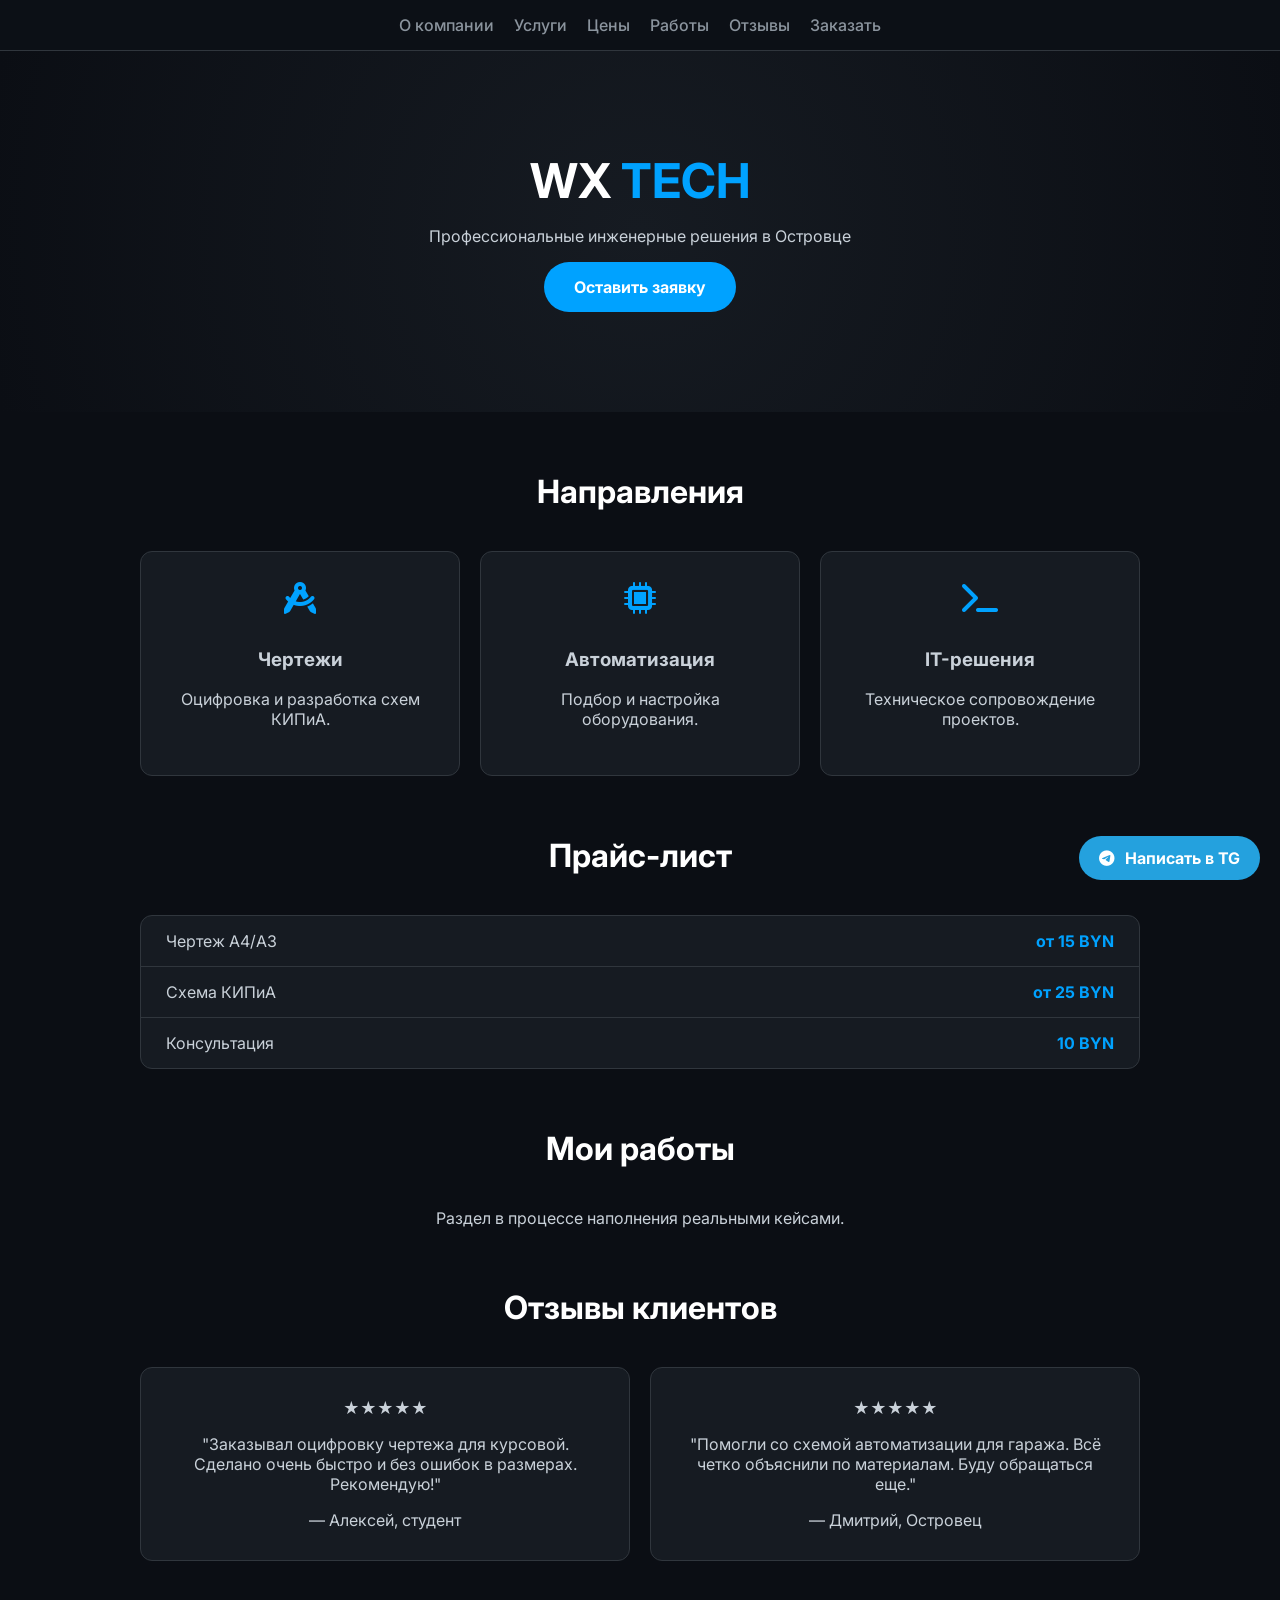
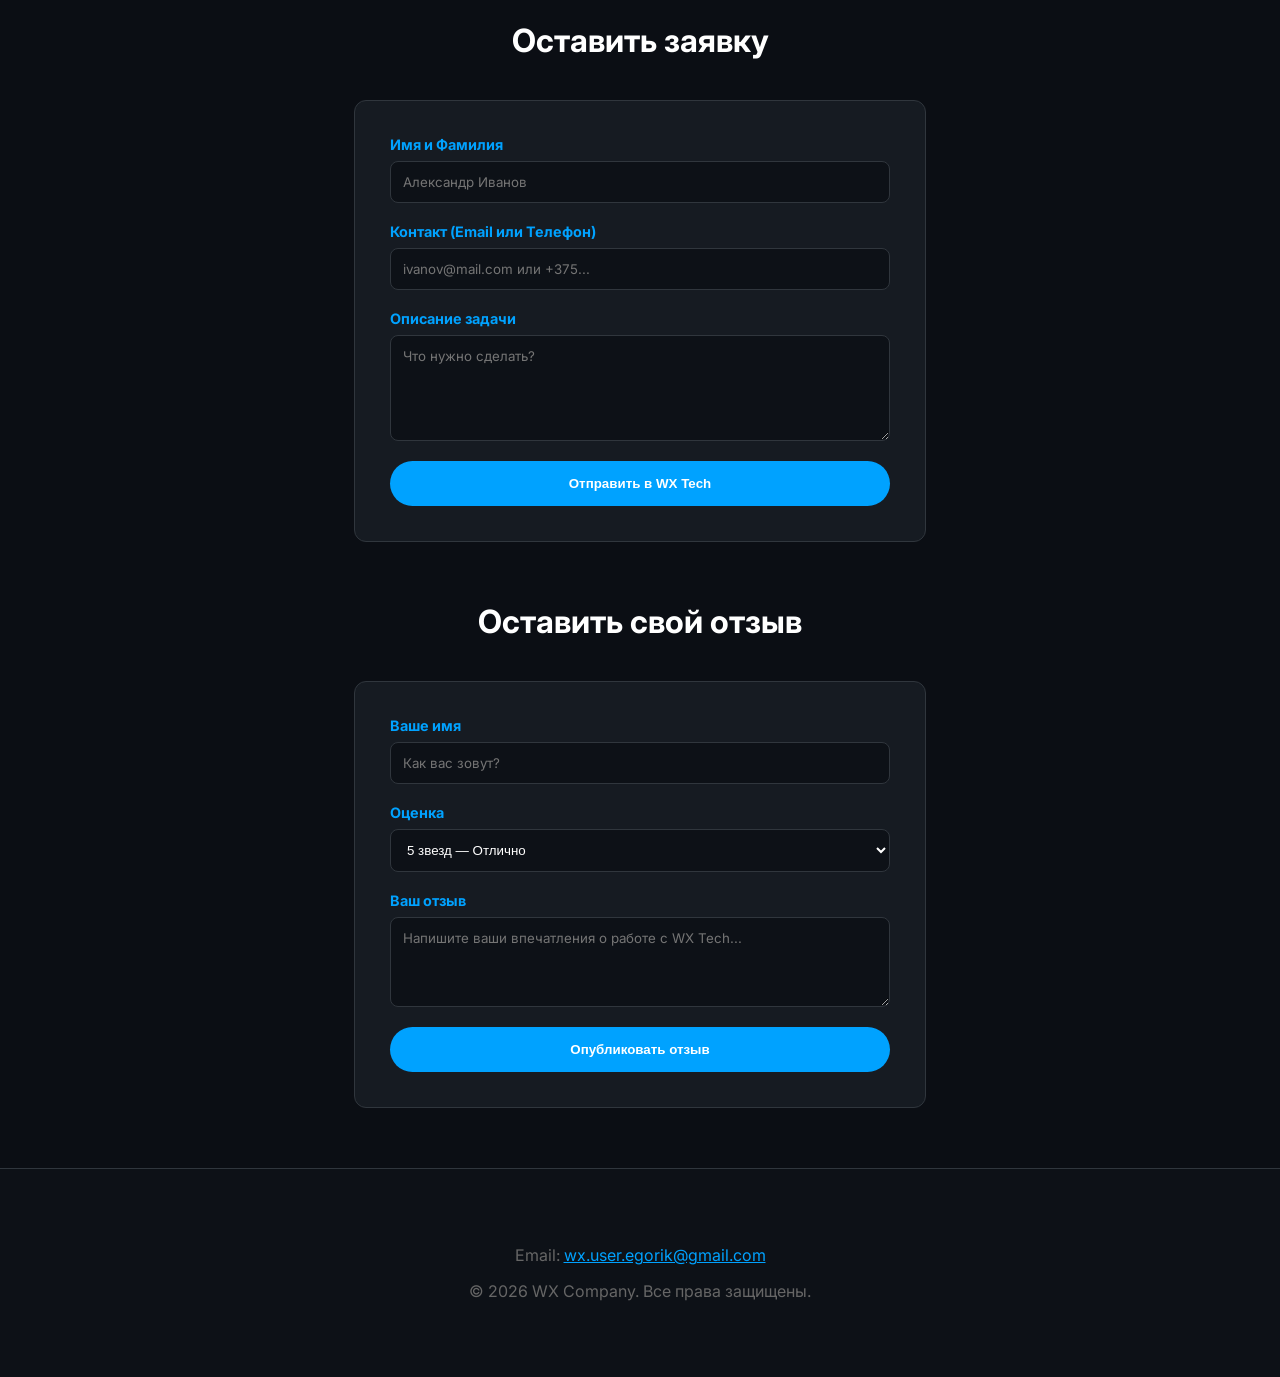
==== commit f52bdd50: "Update index.html" ====
--- a/index.html
+++ b/index.html
@@ -13,9 +13,11 @@
 </head>
 <body>
     <nav>
+        <a href="about.html">О компании</a>
         <a href="#services">Услуги</a>
         <a href="#price">Цены</a>
         <a href="#portfolio">Работы</a>
+        <a href="#reviews">Отзывы</a>
         <a href="#contact-form">Заказать</a>
     </nav>
 
@@ -48,10 +50,29 @@
         <p>Раздел в процессе наполнения реальными кейсами.</p>
     </div>
 
+    <div class="container" id="reviews">
+        <h2 class="section-title">Отзывы клиентов</h2>
+            <div class="card-grid">
+                <div class="card review-card">
+                    <div class="stars">★★★★★</div>
+                        <p>"Заказывал оцифровку чертежа для курсовой. Сделано очень быстро и без ошибок в размерах. Рекомендую!"</p>
+                        <span class="client-name">— Алексей, студент</span>
+    </div>
+        
+        <div class="card review-card">
+            <div class="stars">★★★★★</div>
+            <p>"Помогли со схемой автоматизации для гаража. Всё четко объяснили по материалам. Буду обращаться еще."</p>
+            <span class="client-name">— Дмитрий, Островец</span>
+        </div>
+        </div>
+    </div>
+
+
+
     <div class="container" id="contact-form">
         <h2 class="section-title">Оставить заявку</h2>
         <div class="form-container">
-            <form action="https://formspree.io/f/твой_id" method="POST">
+            <form action="https://formspree.io/f/xlgalrjq" method="POST">
                 <div class="form-group">
                     <label>Имя и Фамилия</label>
                     <input type="text" name="name" placeholder="Александр Иванов" required pattern="^[А-Яа-яЁёA-Za-z]+\s[А-Яа-яЁёA-Za-z]+$">
@@ -69,12 +90,39 @@
         </div>
     </div>
 
+    <div class="container" id="add-review">
+        <h2 class="section-title">Оставить свой отзыв</h2>
+            <div class="form-container">
+                <form action="https://formspree.io/f/xwvazvny" method="POST">
+                <div class="form-group">
+                    <label>Ваше имя</label>
+                    <input type="text" name="client_name" placeholder="Как вас зовут?" required pattern="^[А-Яа-яЁёA-Za-z]+\s[А-Яа-яЁёA-Za-z]+$">
+                </div>
+                <div class="form-group">
+                    <label>Оценка</label>
+                    <select name="rating" style="width: 100%; padding: 12px; background: #0d1117; border: 1px solid #30363d; border-radius: 8px; color: white;">
+                        <option value="5">5 звезд — Отлично</option>
+                        <option value="4">4 звезды — Хорошо</option>
+                        <option value="3">3 звезды — Удовлетворительно</option>
+                        <option value="2">2 звезды — Плохо</option>
+                        <option value="1">1 звезда — Ужасно</option>
+                    </select>
+                </div>
+                <div class="form-group">
+                    <label>Ваш отзыв</label>
+                    <textarea name="review_text" rows="4" placeholder="Напишите ваши впечатления о работе с WX Tech..." required minlength="10"></textarea>
+                </div>
+                    <button type="submit" class="btn" style="width: 100%;">Опубликовать отзыв</button>
+                </form>
+            </div>
+    </div>
+
     <footer>
         <p>Email: <a href="mailto:wx.user.egorik@gmail.com" style="color: var(--main-blue);">wx.user.egorik@gmail.com</a></p>
         <p>&copy; 2026 WX Company. Все права защищены.</p>
     </footer>
 
-    <a href="https://t.me/твой_ник" class="tg-button" target="_blank">
+    <a href="https://t.me/user_egor" class="tg-button" target="_blank">
         <i class="fab fa-telegram-plane"></i> <span>Написать в TG</span>
     </a>
 </body>
--- a/style.css
+++ b/style.css
@@ -1,111 +1,84 @@
-        .price-table {
-            background: var(--card-bg);
-            border-radius: 12px;
-            overflow: hidden;
-            border: 1px solid #30363d;
+        :root { 
+            --main-blue: #00a2ff; 
+            --bg: #0b0e14; 
+            --card-bg: #161b22; 
+            --text: #c9d1d9; 
         }
 
-        .price-item {
-            display: flex;
-            justify-content: space-between;
-            padding: 20px 30px;
+        body { 
+            font-family: 'Inter', sans-serif; 
+            background: var(--bg); 
+            color: var(--text); 
+            margin: 0; 
+            scroll-behavior: smooth; 
+        }
+        
+        nav { 
+            background: rgba(13, 17, 23, 0.95); 
+            padding: 15px; 
+            display: flex; 
+            justify-content: center; 
+            gap: 20px; 
+            position: sticky; 
+            top: 0; 
+            z-index: 1000;
             border-bottom: 1px solid #30363d;
-            transition: 0.3s;
+            backdrop-filter: blur(10px);
         }
 
+        nav a { color: #8b949e; text-decoration: none; font-weight: 500; transition: 0.3s; }
+        nav a:hover { color: var(--main-blue); }
+
+        header { padding: 100px 20px; text-align: center; background: radial-gradient(circle at center, #161b22 0%, #0b0e14 100%); }
+        h1 { font-size: 3rem; margin: 0; color: #fff; }
+
+        .container { max-width: 1000px; margin: 60px auto; padding: 0 20px; text-align: center; }
+        .section-title { font-size: 2rem; margin-bottom: 40px; color: #fff; }
+
+        /* Сетка услуг и портфолио */
+        .card-grid { display: grid; grid-template-columns: repeat(auto-fit, minmax(280px, 1fr)); gap: 20px; }
+        .card { background: var(--card-bg); padding: 30px; border-radius: 12px; border: 1px solid #30363d; transition: 0.3s; }
+        .card:hover { transform: translateY(-5px); border-color: var(--main-blue); }
+        .card i { font-size: 2rem; color: var(--main-blue); margin-bottom: 15px; }
+
+        /* ПРАЙС-ЛИСТ */
+        .price-table { background: var(--card-bg); border-radius: 12px; border: 1px solid #30363d; overflow: hidden; text-align: left; }
+        .price-item { display: flex; justify-content: space-between; padding: 15px 25px; border-bottom: 1px solid #30363d; }
         .price-item:last-child { border-bottom: none; }
+        .cost { color: var(--main-blue); font-weight: bold; }
 
-        .price-item:hover {
-            background: #1c2128;
+        /* ФОРМА (ИСПРАВЛЕННАЯ) */
+        .form-container { 
+            background: var(--card-bg); 
+            padding: 35px; 
+            border-radius: 12px; 
+            border: 1px solid #30363d; 
+            max-width: 500px; 
+            margin: 0 auto; 
+            text-align: left;
         }
+        .form-group { margin-bottom: 20px; width: 100%; }
+        .form-group label { display: block; margin-bottom: 8px; color: var(--main-blue); font-weight: bold; font-size: 0.9rem; }
+        .form-group input, .form-group textarea { 
+            width: 100%; 
+            padding: 12px; 
+            background: #0d1117; 
+            border: 1px solid #30363d; 
+            border-radius: 8px; 
+            color: white; 
+            font-family: inherit; 
+            box-sizing: border-box; 
+            display: block;
+        }
+        .form-group input:focus, .form-group textarea:focus { border-color: var(--main-blue); outline: none; }
 
-        .price-item .cost {
-            color: var(--main-blue);
-            font-weight: bold;
+        .btn { 
+            display: inline-block; background: var(--main-blue); color: white; padding: 15px 30px; 
+            border-radius: 50px; text-decoration: none; font-weight: bold; transition: 0.3s; border: none; cursor: pointer;
         }
+        .btn:hover { transform: scale(1.05); background: #0088d9; }
 
-        .portfolio-grid {
-            display: grid;
-            grid-template-columns: repeat(auto-fit, minmax(280px, 1fr));
-            gap: 20px;
-        }
-
-        .portfolio-item {
-            background: var(--card-bg);
-            border-radius: 12px;
-            overflow: hidden;
-            border: 1px solid #30363d;
-        }
-
-        .work-img {
-            height: 200px;
-            background: #21262d;
-            display: flex;
-            align-items: center;
-            justify-content: center;
-        }
-
-        .work-img img {
-            width: 100%;
-            height: 100%;
-            object-fit: cover;
-        }
-
-        .work-info {
-            padding: 20px;
-        }
-
-        .work-info h4 {
-            margin: 0 0 10px 0;
-            color: var(--main-blue);
-        }
-
-        .work-info p {
-            font-size: 0.9rem;
-            margin: 0;
-        }
-
-/* Обновленные стили формы WX Tech */
-.form-container {
-    background: #161b22 !important;
-    padding: 30px !important;
-    border-radius: 12px !important;
-    border: 1px solid #30363d !important;
-    max-width: 500px !important;
-    margin: 40px auto !important;
-    display: block !important;
-}
-
-.form-group {
-    margin-bottom: 25px !important;
-    display: block !important;
-    width: 100% !important;
-}
-
-.form-group label {
-    display: block !important;
-    margin-bottom: 10px !important;
-    color: #00a2ff !important;
-    font-size: 0.9rem !important;
-    text-align: left !important;
-}
-
-.form-group input, 
-.form-group textarea {
-    display: block !important;
-    width: 100% !important; /* Растягиваем на всю ширину контейнера */
-    padding: 12px 15px !important;
-    background: #0d1117 !important;
-    border: 1px solid #30363d !important;
-    border-radius: 8px !important;
-    color: white !important;
-    font-family: inherit !important;
-    font-size: 1rem !important;
-    box-sizing: border-box !important; /* Учитываем паддинги в ширине */
-}
-
-.form-group input:focus, 
-.form-group textarea:focus {
-    border-color: #00a2ff !important;
-    outline: none !important;
-}
+        footer { padding: 60px 20px; background: #0d1117; border-top: 1px solid #30363d; text-align: center; color: #666; }
+        
+        /* Кнопка TG */
+        .tg-button { position: fixed; bottom: 20px; right: 20px; background: #24A1DE; color: white; padding: 12px 20px; border-radius: 50px; text-decoration: none; font-weight: bold; display: flex; align-items: center; gap: 10px; z-index: 2000; }
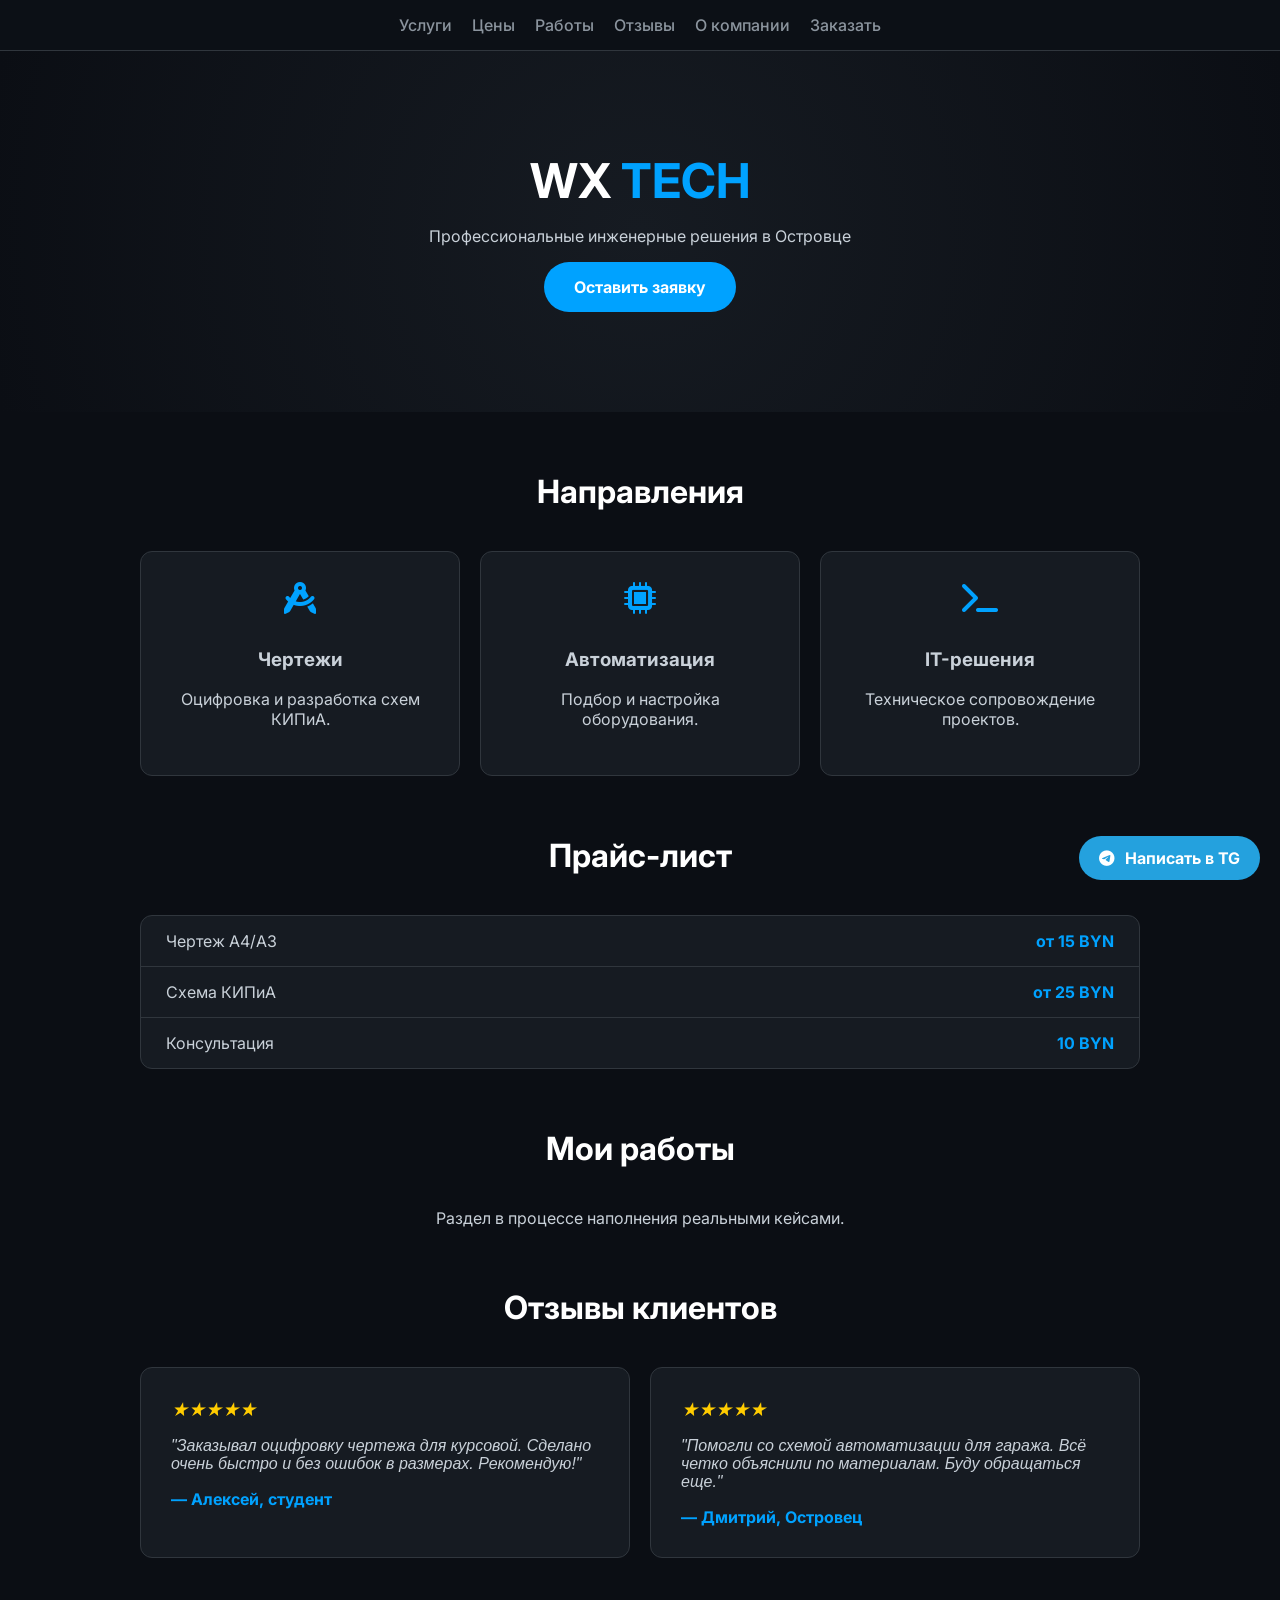
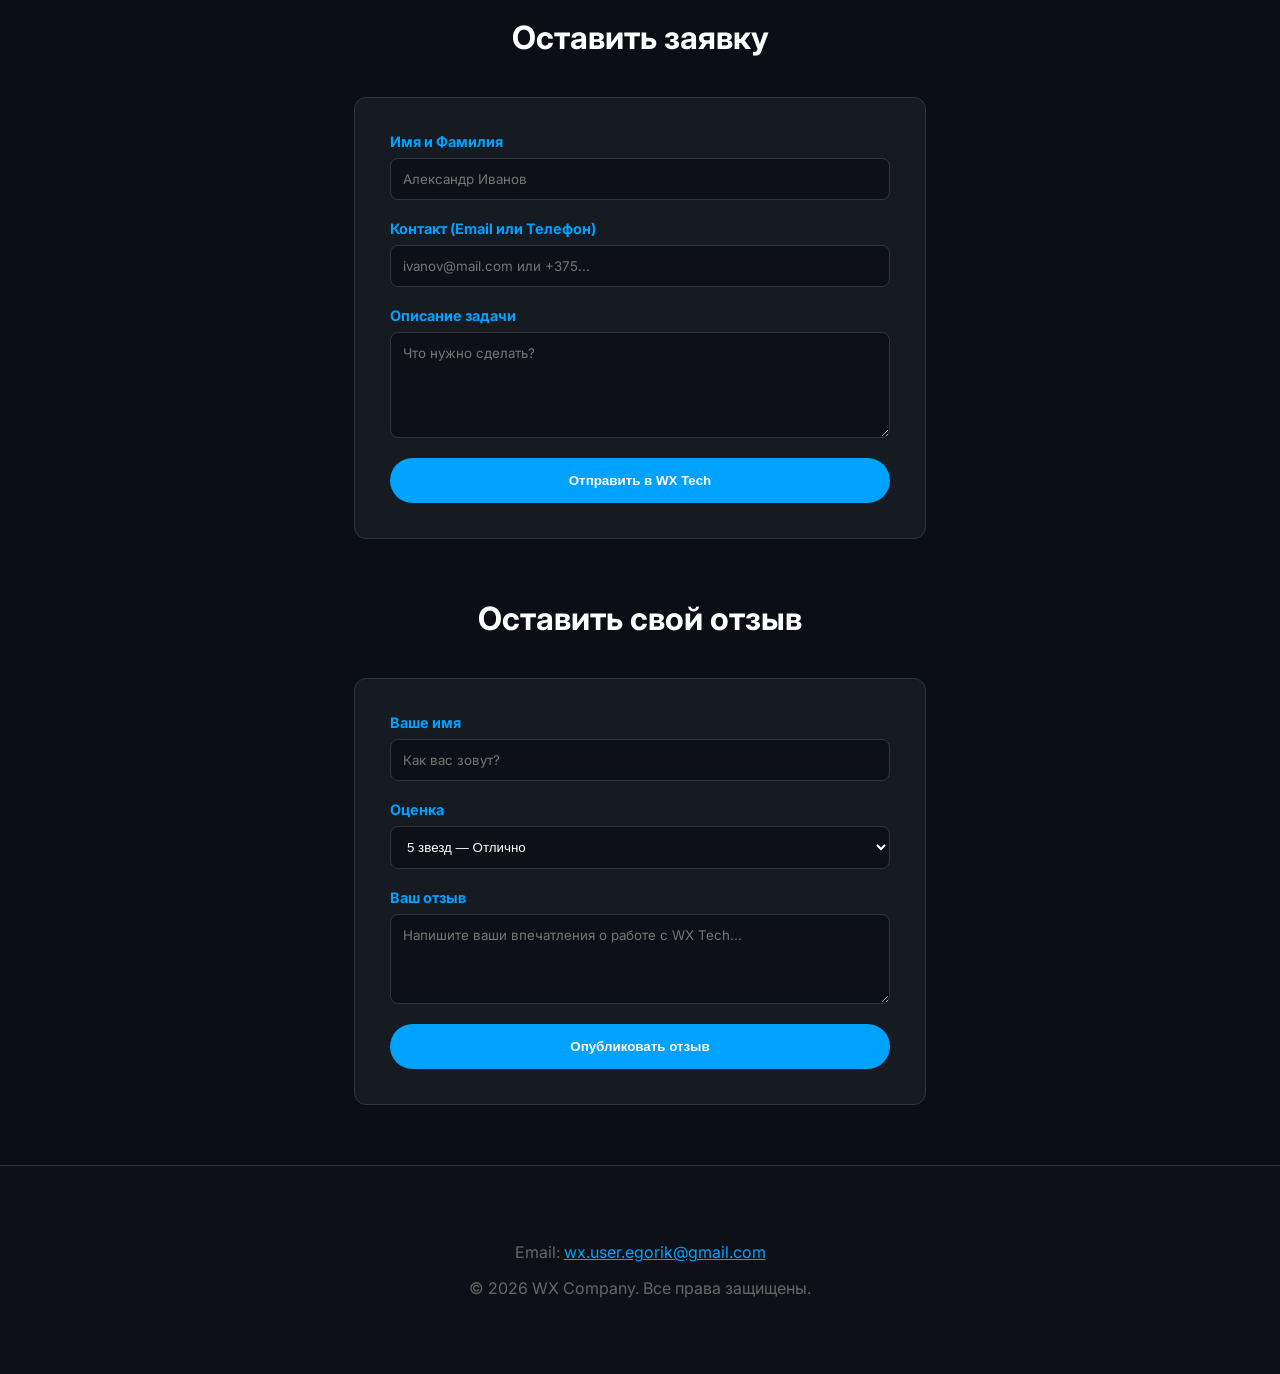
==== commit 3006538f: "Update index.html" ====
--- a/index.html
+++ b/index.html
@@ -13,12 +13,11 @@
 </head>
 <body>
     <nav>
-        <a href="about.html">О компании</a>
         <a href="#services">Услуги</a>
         <a href="#price">Цены</a>
         <a href="#portfolio">Работы</a>
         <a href="#reviews">Отзывы</a>
-        <a href="#contact-form">Заказать</a>
+        <a href="about.html">О компании</a> <a href="#contact-form">Заказать</a>
     </nav>
 
     <header>
--- a/style.css
+++ b/style.css
@@ -1,4 +1,4 @@
-        :root { 
+               :root { 
             --main-blue: #00a2ff; 
             --bg: #0b0e14; 
             --card-bg: #161b22; 
@@ -81,4 +81,28 @@
         footer { padding: 60px 20px; background: #0d1117; border-top: 1px solid #30363d; text-align: center; color: #666; }
         
         /* Кнопка TG */
-        .tg-button { position: fixed; bottom: 20px; right: 20px; background: #24A1DE; color: white; padding: 12px 20px; border-radius: 50px; text-decoration: none; font-weight: bold; display: flex; align-items: center; gap: 10px; z-index: 2000; }
+        .tg-button {position: fixed; bottom: 20px; right: 20px; background: #24A1DE; color: white; padding: 12px 20px; border-radius: 50px; text-decoration: none; font-weight: bold; display: flex; align-items: center; gap: 10px; z-index: 2000; }
+
+        .review-card {
+            font-style: italic;
+            text-align: left !important;
+        }
+
+        .stars {
+            color: #ffcc00; /* Золотой цвет для звезд */
+            margin-bottom: 10px;
+            font-size: 1.2rem;
+        }
+
+        .client-name {
+            display: block;
+            margin-top: 15px;
+            color: var(--main-blue);
+            font-weight: bold;
+            font-style: normal;
+        }
+
+        select:focus {
+            border-color: var(--main-blue) !important;
+            outline: none;
+        }
